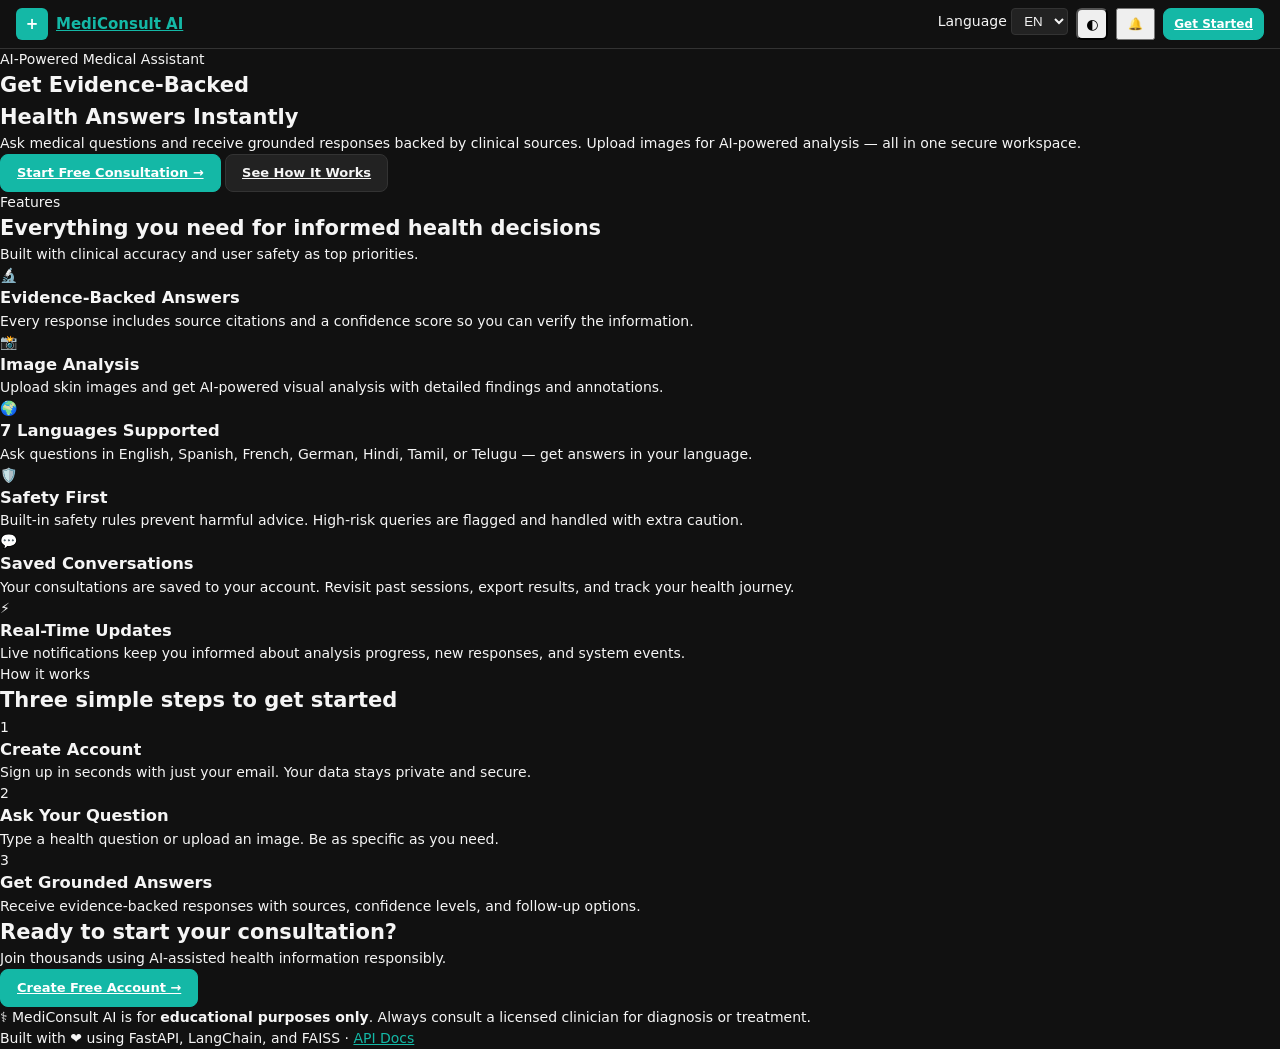
==== web_interface/index.html @ 3e10a83a "Simplify UI/UX - fix bugs and improve user experience - Simplified CSS design system (reduced comple" ====
<!DOCTYPE html>
<html lang="en">
<head>
    <meta charset="UTF-8">
    <meta name="viewport" content="width=device-width, initial-scale=1.0">
    <title>MediConsult AI — Your Intelligent Medical Assistant</title>
    <meta name="description" content="Get evidence-backed medical answers, upload images for AI analysis, and save your consultations securely.">
    <meta name="theme-color" content="#09090b">
    <link rel="preconnect" href="https://fonts.googleapis.com">
    <link rel="preconnect" href="https://fonts.gstatic.com" crossorigin>
    <link href="https://fonts.googleapis.com/css2?family=Manrope:wght@400;500;600;700;800&family=Space+Grotesk:wght@500;600;700&display=swap" rel="stylesheet">
    <link rel="icon" href="data:image/svg+xml,<svg xmlns='http://www.w3.org/2000/svg' viewBox='0 0 64 64'><defs><linearGradient id='g' x1='0' y1='0' x2='1' y2='1'><stop offset='0%25' stop-color='%2314b8a6'/><stop offset='100%25' stop-color='%2306b6d4'/></linearGradient></defs><rect width='64' height='64' rx='16' fill='url(%23g)'/><path d='M18 32h28' stroke='white' stroke-width='5' stroke-linecap='round'/><path d='M32 18v28' stroke='white' stroke-width='5' stroke-linecap='round'/></svg>">
    <link rel="stylesheet" href="css/chat_style.css?v=4">
    <script src="js/config.js" defer></script>
    <script src="js/utils.js" defer></script>
    <script src="js/api.js" defer></script>
    <script src="js/auth.js" defer></script>
    <script src="js/translations.js" defer></script>
    <script src="js/chat_interface.js" defer></script>
</head>
<body data-theme="dark">

<!-- ─── HEADER ─────────────────────────────────── -->
<header class="site-header" id="siteHeader">
    <a href="/" class="brand" id="brandMark">
        <span class="brand-icon">+</span>
        MediConsult AI
    </a>
    <div class="header-actions" id="siteActions">
        <label class="language-pill" for="languageSelect">
            <span data-i18n="languageLabel">Language</span>
            <select id="languageSelect" aria-label="Language">
                <option value="en">EN</option>
                <option value="es">ES</option>
                <option value="fr">FR</option>
                <option value="de">DE</option>
                <option value="hi">HI</option>
                <option value="ta">TA</option>
                <option value="te">TE</option>
            </select>
        </label>
        <button class="btn-icon btn-secondary" id="themeToggle" type="button" aria-label="Toggle theme">◐</button>
        <button class="btn-ghost btn-sm" id="notificationToggle" type="button" aria-label="Notifications">
            🔔<span class="notification-badge" id="notificationBadge" style="display:none">0</span>
        </button>
        <!-- Logged-out state -->
        <a class="btn btn-primary btn-sm" id="headerAuthLink" href="/login.html" data-i18n="staffLogin">Get Started</a>
        <!-- Logged-in state (hidden by default, shown by JS) -->
        <div class="header-user" id="headerUserInfo" hidden>
            <div class="header-avatar" id="userAvatar">MC</div>
            <span id="userName" style="font-size:.8125rem;font-weight:600">User</span>
        </div>
    </div>
</header>

<!-- Notification Panel -->
<aside class="notification-panel" id="notificationPanel" aria-label="Notifications">
    <div class="panel-header">
        <h2 data-i18n="notificationsTitle">Notifications</h2>
        <button class="btn-ghost btn-sm" id="clearNotificationsBtn" type="button">Clear</button>
    </div>
    <div class="notification-list" id="notificationList"></div>
</aside>

<!-- ═══════════════════════════════════════════════ -->
<!-- LANDING PAGE (shown when NOT logged in)         -->
<!-- ═══════════════════════════════════════════════ -->
<main class="landing" id="landingView">

    <!-- Hero -->
    <section class="hero">
        <div class="hero-inner">
            <div class="hero-badge">AI-Powered Medical Assistant</div>
            <h1>Get <span>Evidence-Backed</span><br>Health Answers Instantly</h1>
            <p>Ask medical questions and receive grounded responses backed by clinical sources. Upload images for AI-powered analysis — all in one secure workspace.</p>
            <div class="hero-cta">
                <a href="/login.html" class="btn btn-primary" id="heroPrimaryBtn">Start Free Consultation →</a>
                <a href="#features" class="btn btn-secondary">See How It Works</a>
            </div>
        </div>
    </section>

    <!-- Features -->
    <section class="features" id="features">
        <div class="section-label">
            <span>Features</span>
            <h2>Everything you need for informed health decisions</h2>
            <p>Built with clinical accuracy and user safety as top priorities.</p>
        </div>
        <div class="features-grid">
            <article class="feature-card">
                <div class="feature-icon teal">🔬</div>
                <h3>Evidence-Backed Answers</h3>
                <p>Every response includes source citations and a confidence score so you can verify the information.</p>
            </article>
            <article class="feature-card">
                <div class="feature-icon blue">📸</div>
                <h3>Image Analysis</h3>
                <p>Upload skin images and get AI-powered visual analysis with detailed findings and annotations.</p>
            </article>
            <article class="feature-card">
                <div class="feature-icon purple">🌍</div>
                <h3>7 Languages Supported</h3>
                <p>Ask questions in English, Spanish, French, German, Hindi, Tamil, or Telugu — get answers in your language.</p>
            </article>
            <article class="feature-card">
                <div class="feature-icon amber">🛡️</div>
                <h3>Safety First</h3>
                <p>Built-in safety rules prevent harmful advice. High-risk queries are flagged and handled with extra caution.</p>
            </article>
            <article class="feature-card">
                <div class="feature-icon green">💬</div>
                <h3>Saved Conversations</h3>
                <p>Your consultations are saved to your account. Revisit past sessions, export results, and track your health journey.</p>
            </article>
            <article class="feature-card">
                <div class="feature-icon rose">⚡</div>
                <h3>Real-Time Updates</h3>
                <p>Live notifications keep you informed about analysis progress, new responses, and system events.</p>
            </article>
        </div>
    </section>

    <!-- How It Works -->
    <section class="steps">
        <div class="section-label">
            <span>How it works</span>
            <h2>Three simple steps to get started</h2>
        </div>
        <div class="steps-grid">
            <div class="step-card">
                <div class="step-num">1</div>
                <h3>Create Account</h3>
                <p>Sign up in seconds with just your email. Your data stays private and secure.</p>
            </div>
            <div class="step-card">
                <div class="step-num">2</div>
                <h3>Ask Your Question</h3>
                <p>Type a health question or upload an image. Be as specific as you need.</p>
            </div>
            <div class="step-card">
                <div class="step-num">3</div>
                <h3>Get Grounded Answers</h3>
                <p>Receive evidence-backed responses with sources, confidence levels, and follow-up options.</p>
            </div>
        </div>
    </section>

    <!-- Bottom CTA -->
    <section class="landing-cta">
        <div class="landing-cta-box">
            <h2>Ready to start your consultation?</h2>
            <p>Join thousands using AI-assisted health information responsibly.</p>
            <a href="/login.html" class="btn btn-primary">Create Free Account →</a>
        </div>
    </section>

    <footer class="landing-footer">
        <p>⚕️ MediConsult AI is for <strong>educational purposes only</strong>. Always consult a licensed clinician for diagnosis or treatment.</p>
        <p>Built with ❤️ using FastAPI, LangChain, and FAISS · <a href="/docs" target="_blank">API Docs</a></p>
    </footer>
</main>

<!-- ═══════════════════════════════════════════════ -->
<!-- CHAT WORKSPACE (shown when logged in)           -->
<!-- ═══════════════════════════════════════════════ -->
<main id="appView" hidden>
    <div class="app-layout" id="workspace">

        <!-- Sidebar -->
        <aside class="app-sidebar">
            <div class="sidebar-top">
                <button class="btn btn-primary btn-sm" id="newChatBtn" type="button" style="width:100%" data-i18n="newSession">+ New Chat</button>
                <input id="sessionSearchInput" class="sidebar-search" type="search" placeholder="Search chats…" aria-label="Search">
            </div>
            <div class="session-list" id="chatHistory"></div>
            <div class="sidebar-bottom">
                <a class="btn-ghost btn-sm" id="sidebarAccountLink" href="/login.html">Account</a>
                <button class="btn-ghost btn-sm" id="logoutBtn" type="button" data-i18n="resetDemo">Sign out</button>
                <button class="btn-ghost btn-sm" id="refreshSessionsBtn" type="button" data-i18n="refresh" style="margin-left:auto">↻</button>
            </div>
        </aside>

        <!-- Chat Area -->
        <section class="chat-area">
            <div class="chat-top">
                <div style="display:flex;align-items:center;gap:.75rem;min-width:0">
                    <span class="chat-title" id="activeSessionTitle" data-i18n="workspaceDefaultTitle">New conversation</span>
                    <span id="activeSessionTimestamp" style="font-size:.75rem;color:var(--text3);white-space:nowrap"></span>
                </div>
                <div class="chat-top-actions">
                    <div class="service-tabs" id="serviceTabs" role="tablist">
                        <button class="service-tab is-active" type="button" data-service="chat" aria-selected="true">💬 Chat</button>
                        <button class="service-tab" type="button" data-service="vision" aria-selected="false">📸 Image</button>
                        <button class="service-tab" type="button" data-service="history" aria-selected="false">📂 History</button>
                    </div>
                    <button class="btn btn-secondary btn-sm" id="exportChatBtn" type="button" data-i18n="exportSession">Export</button>
                </div>
            </div>

            <p class="service-hint" id="serviceHint" style="padding:0 1.25rem;margin:0"></p>

            <!-- Vision panel -->
            <section class="service-panel" id="visionPanel" hidden>
                <div class="service-panel__header">
                    <p class="eyebrow">Vision workflow</p>
                    <h3>Upload a skin image to analyze</h3>
                    <p class="service-panel__subtitle">Upload an image and run AI analysis. Results are saved to your active session.</p>
                </div>
                <div class="service-panel__grid">
                    <article class="rail-card"><strong>Step 1</strong><p>Select JPG/PNG/WEBP under 5 MB</p></article>
                    <article class="rail-card"><strong>Step 2</strong><p>Run analysis to detect visual signals</p></article>
                    <article class="rail-card"><strong>Step 3</strong><p>Switch to Chat for follow-ups</p></article>
                </div>
            </section>

            <!-- History panel -->
            <section class="service-panel" id="historyPanel" hidden>
                <div class="service-panel__header">
                    <p class="eyebrow">Session history</p>
                    <h3>Browse past conversations</h3>
                    <p class="service-panel__subtitle">Select a session from the sidebar to load it.</p>
                </div>
            </section>

            <!-- Messages -->
            <div class="messages-area" id="messagesArea" aria-live="polite">
                <div class="welcome-card" id="welcomeScreen">
                    <div class="welcome-card__header">
                        <span class="eyebrow" data-i18n="welcomeEyebrow">Clinical workspace</span>
                        <h3 data-i18n="welcomeTitle">What can I help you with today?</h3>
                        <p data-i18n="welcomeSubtitle">Choose a quick prompt below or type your own health question.</p>
                    </div>
                    <div class="prompt-grid" id="quickPromptGrid"></div>
                    <div class="trust-checklist">
                        <article>
                            <strong data-i18n="checkOneTitle">📄 Source Citations</strong>
                            <p data-i18n="checkOneBody">Answers include evidence snippets and confidence scores.</p>
                        </article>
                        <article>
                            <strong data-i18n="checkTwoTitle">🛡️ Safety Rules</strong>
                            <p data-i18n="checkTwoBody">High-risk queries are flagged and handled carefully.</p>
                        </article>
                        <article>
                            <strong data-i18n="checkThreeTitle">💾 Auto-Save</strong>
                            <p data-i18n="checkThreeBody">Conversations save automatically to your account.</p>
                        </article>
                    </div>
                </div>
            </div>

            <!-- Composer -->
            <div class="composer" id="composerArea">
                <div class="image-preview" id="imagePreviewWrapper" hidden aria-live="polite">
                    <img id="imagePreview" alt="Selected image for analysis">
                    <div class="image-preview__meta">
                        <p id="imagePreviewName">Image selected</p>
                        <span id="imagePreviewSize">0 MB</span>
                    </div>
                    <div class="image-preview__actions">
                        <button class="btn btn-secondary btn-sm" id="analyzeImageBtn" type="button" data-i18n="analyzeImage" aria-describedby="analyzeHint">Analyze</button>
                        <button class="btn-ghost btn-sm" id="removeImageBtn" type="button" data-i18n="removeImage">Remove</button>
                    </div>
                </div>
                <div class="composer-shell" id="composerShell" role="form" aria-label="Message composer">
                    <label class="upload-trigger" for="imageInput" aria-label="Upload image for analysis">
                        <span aria-hidden="true">📎</span>
                        <span class="sr-only">Attach image</span>
                    </label>
                    <input id="imageInput" type="file" accept="image/jpeg,image/png,image/jpg,image/webp" hidden aria-describedby="fileHint">
                    <span id="fileHint" class="sr-only">Supported formats: JPG, PNG, WEBP. Maximum size: 5MB.</span>
                    <textarea id="userInput" rows="1" placeholder="Ask a health question…" aria-label="Your message" aria-describedby="composerNote"></textarea>
                    <button class="btn btn-primary btn-sm" id="sendBtn" type="button" data-i18n="send" aria-label="Send message (Enter)">Send</button>
                    <button class="btn btn-primary btn-sm" id="visionAnalyzeBtn" type="button" aria-label="Analyze uploaded image">Analyze</button>
                </div>
                <p class="composer-note" id="composerNote" data-i18n="composerNote">For educational purposes only. Always consult a licensed clinician.</p>
            </div>
        </section>
    </div>
</main>

<!-- Hidden elements for JS compatibility -->
<div id="opsSnapshot" hidden></div>
<div id="authModeBadge" hidden></div>
<div id="workspaceHealthBadge" hidden></div>
<span id="userEmail" hidden></span>
<div id="clearSessionSearchBtn" hidden></div>

<div class="toast-stack" id="toastStack" aria-live="polite"></div>
</body>
</html>
---- web_interface/css/chat_style.css ----
/* MediConsult AI — Simplified Design System */

:root {
  --font: system-ui, sans-serif;
  --bg: #fafafa; --bg2: #fff; --text: #1a1a1a; --text2: #666;
  --accent: #0d9488; --success: #16a34a; --danger: #ea580c;
  --border: #e5e5e5; --card: #fff;
  --shadow: 0 1px 3px rgba(0,0,0,0.1);
  --radius: 8px;
}

body[data-theme='dark'] {
  --bg: #111; --bg2: #1a1a1a; --text: #f5f5f5; --text2: #999;
  --accent: #14b8a6; --success: #22c55e; --danger: #f97316;
  --border: #333; --card: #222;
  --shadow: 0 1px 3px rgba(0,0,0,0.3);
}

* { box-sizing: border-box; margin: 0; padding: 0; }
body { font-family: var(--font); font-size: 14px; line-height: 1.5; background: var(--bg); color: var(--text); min-height: 100vh; }
button, input, textarea { font: inherit; }
button { cursor: pointer; }
a { color: var(--accent); }

/* ── Buttons ───────────────────────────────────── */
.btn { display: inline-flex; align-items: center; gap: 6px; padding: 8px 16px; border-radius: var(--radius); font-weight: 600; font-size: 13px; border: 1px solid var(--border); background: var(--card); color: var(--text); transition: all 150ms; }
.btn:hover { background: var(--bg); }
.btn-primary { background: var(--accent); color: #fff; border-color: var(--accent); }
.btn-primary:hover { opacity: 0.9; }
.btn-sm { padding: 5px 10px; font-size: 12px; }
.btn-icon { width: 32px; height: 32px; padding: 0; border-radius: 6px; display: grid; place-items: center; }
.btn-danger { background: rgba(239,68,68,0.1); color: #ef4444; border-color: rgba(239,68,68,0.2); }

/* ── Header ────────────────────────────────────── */
.site-header { position: sticky; top: 0; z-index: 50; display: flex; align-items: center; justify-content: space-between; padding: 8px 16px; background: var(--bg); border-bottom: 1px solid var(--border); }
.brand { display: flex; align-items: center; gap: 8px; font-weight: 700; font-size: 15px; }
.brand-icon { width: 32px; height: 32px; border-radius: 6px; background: var(--accent); display: grid; place-items: center; color: #fff; font-weight: 700; }
.header-actions { display: flex; gap: 8px; }
.language-pill select { background: var(--card); border: 1px solid var(--border); color: var(--text); padding: 4px 8px; border-radius: 4px; }

/* ── App Layout ─────────────────────────────────── */
.app-layout { display: grid; grid-template-columns: 260px 1fr; height: calc(100vh - 49px); }
.app-sidebar { border-right: 1px solid var(--border); display: flex; flex-direction: column; overflow: hidden; }
.sidebar-top { padding: 8px; border-bottom: 1px solid var(--border); }
.sidebar-search { width: 100%; padding: 8px 12px; border-radius: var(--radius); border: 1px solid var(--border); background: var(--card); color: var(--text); font-size: 13px; }
.sidebar-search:focus { outline: none; border-color: var(--accent); }
.session-list { flex: 1; overflow-y: auto; padding: 8px; display: flex; flex-direction: column; gap: 4px; }
.session-item { padding: 10px 12px; border-radius: var(--radius); cursor: pointer; transition: background 150ms; display: flex; flex-direction: column; gap: 2px; position: relative; }
.session-item:hover { background: var(--bg); }
.session-item.is-active { background: var(--bg); border-left: 2px solid var(--accent); }
.session-item__title { font-weight: 600; font-size: 13px; white-space: nowrap; overflow: hidden; text-overflow: ellipsis; }
.session-item__snippet { color: var(--text2); font-size: 12px; display: -webkit-box; -webkit-box-orient: vertical; -webkit-line-clamp: 1; overflow: hidden; }
.session-item__delete { position: absolute; top: 8px; right: 8px; width: 24px; height: 24px; border-radius: 4px; display: grid; place-items: center; opacity: 0; transition: opacity 150ms; color: var(--text2); background: transparent; border: none; font-size: 14px; }
.session-item:hover .session-item__delete { opacity: 1; }
.session-item__delete:hover { background: rgba(249,115,22,0.1); color: var(--danger); }
.sidebar-bottom { padding: 8px; border-top: 1px solid var(--border); display: flex; gap: 8px; flex-wrap: wrap; }

/* ── Chat Area ─────────────────────────────────── */
.chat-area { display: flex; flex-direction: column; overflow: hidden; }
.chat-top { padding: 10px 16px; border-bottom: 1px solid var(--border); display: flex; align-items: center; justify-content: space-between; }
.chat-title { font-weight: 600; font-size: 14px; }
.messages-area { flex: 1; overflow-y: auto; padding: 16px; display: flex; flex-direction: column; gap: 12px; }

/* ── Welcome Screen ────────────────────────────── */
.welcome-card { display: flex; flex-direction: column; align-items: center; justify-content: center; text-align: center; padding: 48px 24px; flex: 1; }
.welcome-card h3 { font-size: 20px; margin-bottom: 8px; }
.welcome-card p { color: var(--text2); margin-bottom: 24px; }
.prompt-grid { display: grid; grid-template-columns: repeat(2, 1fr); gap: 8px; width: 100%; max-width: 400px; }
.prompt-button { text-align: left; padding: 12px 16px; border-radius: var(--radius); border: 1px solid var(--border); background: var(--card); color: var(--text); font-size: 13px; cursor: pointer; transition: all 150ms; line-height: 1.4; }
.prompt-button:hover { border-color: var(--accent); background: var(--bg); }
.trust-checklist { display: grid; grid-template-columns: repeat(3, 1fr); gap: 8px; width: 100%; max-width: 400px; margin-top: 24px; }
.trust-checklist article { padding: 12px; border-radius: var(--radius); background: var(--card); border: 1px solid var(--border); text-align: left; }
.trust-checklist strong { display: block; font-size: 13px; margin-bottom: 4px; }
.trust-checklist p { margin: 0; font-size: 12px; color: var(--text2); }

/* ── Chat Messages ─────────────────────────────── */
.chat-message { display: flex; flex-direction: column; gap: 4px; }
.chat-message--user { align-items: flex-end; }
.chat-message--assistant { align-items: flex-start; }
.chat-message__bubble { padding: 12px 16px; max-width: 520px; border-radius: 12px; font-size: 14px; line-height: 1.6; border: 1px solid var(--border); }
.chat-message--user .chat-message__bubble { background: var(--card); }
.chat-message--assistant .chat-message__bubble { background: rgba(20,184,166,0.06); }
.chat-message__header { display: flex; align-items: center; justify-content: space-between; gap: 12px; margin-bottom: 4px; }
.chat-message__title { font-weight: 600; font-size: 12px; }
.chat-message__time { font-size: 11px; color: var(--text2); }
.message-body { color: var(--text2); font-size: 13px; line-height: 1.7; }
.message-body p:first-child { margin-top: 0; }
.message-body p:last-child { margin-bottom: 0; }
.message-body a { color: var(--accent); text-decoration: underline; }
.message-body code { padding: 2px 4px; border-radius: 4px; background: var(--bg); font-size: 0.9em; }

.chat-message__image { margin-top: 8px; border-radius: 8px; overflow: hidden; border: 1px solid var(--border); max-width: 300px; }
.confidence-high, .confidence-medium, .confidence-low { display: inline-flex; padding: 3px 8px; border-radius: 999px; font-size: 11px; font-weight: 600; }
.confidence-high { background: rgba(34,197,94,0.1); color: var(--success); }
.confidence-medium { background: rgba(245,158,11,0.1); color: #d97706; }
.confidence-low { background: rgba(249,115,22,0.1); color: var(--danger); }

.typing-indicator { display: inline-flex; gap: 4px; padding: 4px 0; }
.typing-indicator span { width: 6px; height: 6px; border-radius: 50%; background: var(--accent); animation: bounce 1.4s infinite; }
.typing-indicator span:nth-child(2) { animation-delay: 0.15s; }
.typing-indicator span:nth-child(3) { animation-delay: 0.3s; }
@keyframes bounce { 0%, 80%, 100% { opacity: 0.25; } 40% { opacity: 1; } }

/* ── Composer ──────────────────────────────────── */
.composer { padding: 12px 16px; border-top: 1px solid var(--border); background: var(--bg); }
.composer-shell { display: flex; align-items: end; gap: 8px; padding: 8px; border: 1px solid var(--border); border-radius: 12px; background: var(--card); transition: border-color 150ms; }
.composer-shell:focus-within { border-color: var(--accent); }
.composer-shell textarea { flex: 1; min-height: 20px; max-height: 120px; border: none; background: transparent; color: var(--text); resize: none; font-size: 14px; padding: 4px 8px; line-height: 1.5; }
.composer-shell textarea::placeholder { color: var(--text2); }
.upload-trigger { padding: 6px 12px; border-radius: 6px; border: 1px solid var(--border); background: transparent; color: var(--text2); font-size: 12px; font-weight: 600; cursor: pointer; transition: all 150ms; }
.upload-trigger:hover { background: var(--bg); color: var(--text); }
.composer-note { margin: 4px 0 0; color: var(--text2); font-size: 11px; text-align: center; }
.image-preview { display: flex; align-items: center; gap: 12px; padding: 8px 12px; border: 1px solid var(--border); border-radius: var(--radius); background: var(--card); }
.image-preview img { width: 48px; height: 48px; object-fit: cover; border-radius: 6px; }
.image-preview__meta { flex: 1; }
.image-preview__meta p { margin: 0; font-weight: 600; font-size: 13px; }
.image-preview__meta span { font-size: 12px; color: var(--text2); }

/* ── Service tabs ─────────────────────────────── */
.service-tabs { display: flex; gap: 4px; padding: 4px; border-radius: var(--radius); background: var(--card); border: 1px solid var(--border); }
.service-tab { padding: 6px 12px; border: none; border-radius: 6px; background: transparent; color: var(--text2); font-weight: 600; font-size: 12px; cursor: pointer; transition: all 150ms; }
.service-tab:hover { color: var(--text); }
.service-tab.is-active { background: var(--bg); color: var(--text); }
.service-tab:disabled { opacity: 0.4; cursor: not-allowed; }

body[data-service='vision'] #sendBtn { display: none; }
body[data-service='vision'] #visionAnalyzeBtn { display: inline-flex; }
body[data-service='vision'] #userInput { display: none; }
body[data-service='history'] .messages-area, body[data-service='history'] .composer { display: none; }

/* ── Toast ─────────────────────────────────────── */
.toast-stack { position: fixed; right: 16px; bottom: 16px; display: flex; flex-direction: column; gap: 8px; z-index: 100; }
.toast { min-width: 240px; max-width: 320px; padding: 12px 16px; border-radius: var(--radius); border: 1px solid var(--border); background: var(--bg2); box-shadow: var(--shadow); display: flex; align-items: flex-start; gap: 8px; }
.toast--success { border-left: 3px solid var(--success); }
.toast--warning { border-left: 3px solid var(--danger); }
.toast strong { display: block; font-size: 13px; margin-bottom: 2px; }
.toast span { color: var(--text2); font-size: 12px; }
.toast-close { background: none; border: none; color: var(--text2); font-size: 16px; cursor: pointer; padding: 0 4px; }
.toast-close:hover { color: var(--text); }

/* ── Notification ──────────────────────────────── */
.notification-panel { position: fixed; top: 57px; right: 16px; width: min(320px, calc(100vw - 32px)); max-height: 70vh; padding: 12px; border: 1px solid var(--border); border-radius: var(--radius); background: var(--bg2); box-shadow: var(--shadow); opacity: 0; pointer-events: none; transition: opacity 200ms; z-index: 60; }
.notification-panel.is-visible { opacity: 1; pointer-events: auto; }
.panel-header { display: flex; justify-content: space-between; align-items: center; margin-bottom: 8px; }
.panel-header h2 { font-size: 14px; }
.notification-list { display: flex; flex-direction: column; gap: 8px; max-height: 50vh; overflow-y: auto; }
.notification-item { padding: 10px; border-radius: var(--radius); border: 1px solid var(--border); background: var(--card); }
.notification-item strong { display: block; font-size: 13px; margin-bottom: 2px; }
.notification-item p { margin: 0; font-size: 12px; color: var(--text2); }
.notification-badge { min-width: 16px; height: 16px; border-radius: 999px; display: inline-grid; place-items: center; padding: 0 4px; background: var(--danger); color: #fff; font-size: 10px; font-weight: 700; margin-left: 4px; }

/* ── Empty State ───────────────────────────────── */
.empty-state { padding: 24px; text-align: center; color: var(--text2); font-size: 13px; }

/* ── Login Page ────────────────────────────────── */
.login-page { display: grid; place-items: center; min-height: 100vh; padding: 24px; }
.login-card { width: min(100%, 360px); padding: 24px; border-radius: var(--radius); background: var(--card); border: 1px solid var(--border); }
.login-card h1 { margin: 0 0 4px; font-size: 20px; }
.login-card > p { color: var(--text2); font-size: 13px; margin: 0 0 16px; }
.auth-form { display: flex; flex-direction: column; gap: 8px; }
.auth-form input { width: 100%; padding: 10px 12px; border-radius: var(--radius); border: 1px solid var(--border); background: var(--card); color: var(--text); font-size: 14px; }
.auth-form input:focus { outline: none; border-color: var(--accent); }
.auth-row { display: grid; grid-template-columns: 1fr 1fr; gap: 8px; }
.login-actions { display: flex; gap: 8px; margin-top: 12px; }
.login-status { color: var(--text2); font-size: 12px; margin-top: 8px; }

/* ── Hidden elements for compat ────────────────── */
.workspace-main__header, .workspace-rail { display: none; }

/* ── Screen Reader ──────────────────────────────── */
.sr-only { position: absolute; width: 1px; height: 1px; padding: 0; margin: -1px; overflow: hidden; clip: rect(0,0,0,0); white-space: nowrap; border: 0; }

/* ── Responsive ────────────────────────────────── */
@media (max-width: 768px) {
  .app-layout { grid-template-columns: 1fr; }
  .app-sidebar { display: none; }
  .prompt-grid { grid-template-columns: 1fr; }
  .trust-checklist { grid-template-columns: 1fr; }
  .toast-stack { right: 8px; bottom: 8px; left: 8px; }
  .toast { max-width: 100%; }
  .notification-panel { right: 8px; left: 8px; width: auto; }
}

/* ── Touch-friendly ─────────────────────────────── */
@media (pointer: coarse) {
  .btn { min-height: 44px; }
  .session-item__delete { opacity: 1; }
  .prompt-button { min-height: 48px; }
}

/* ── Accessibility ──────────────────────────────── */
:focus-visible { outline: 2px solid var(--accent); outline-offset: 2px; }
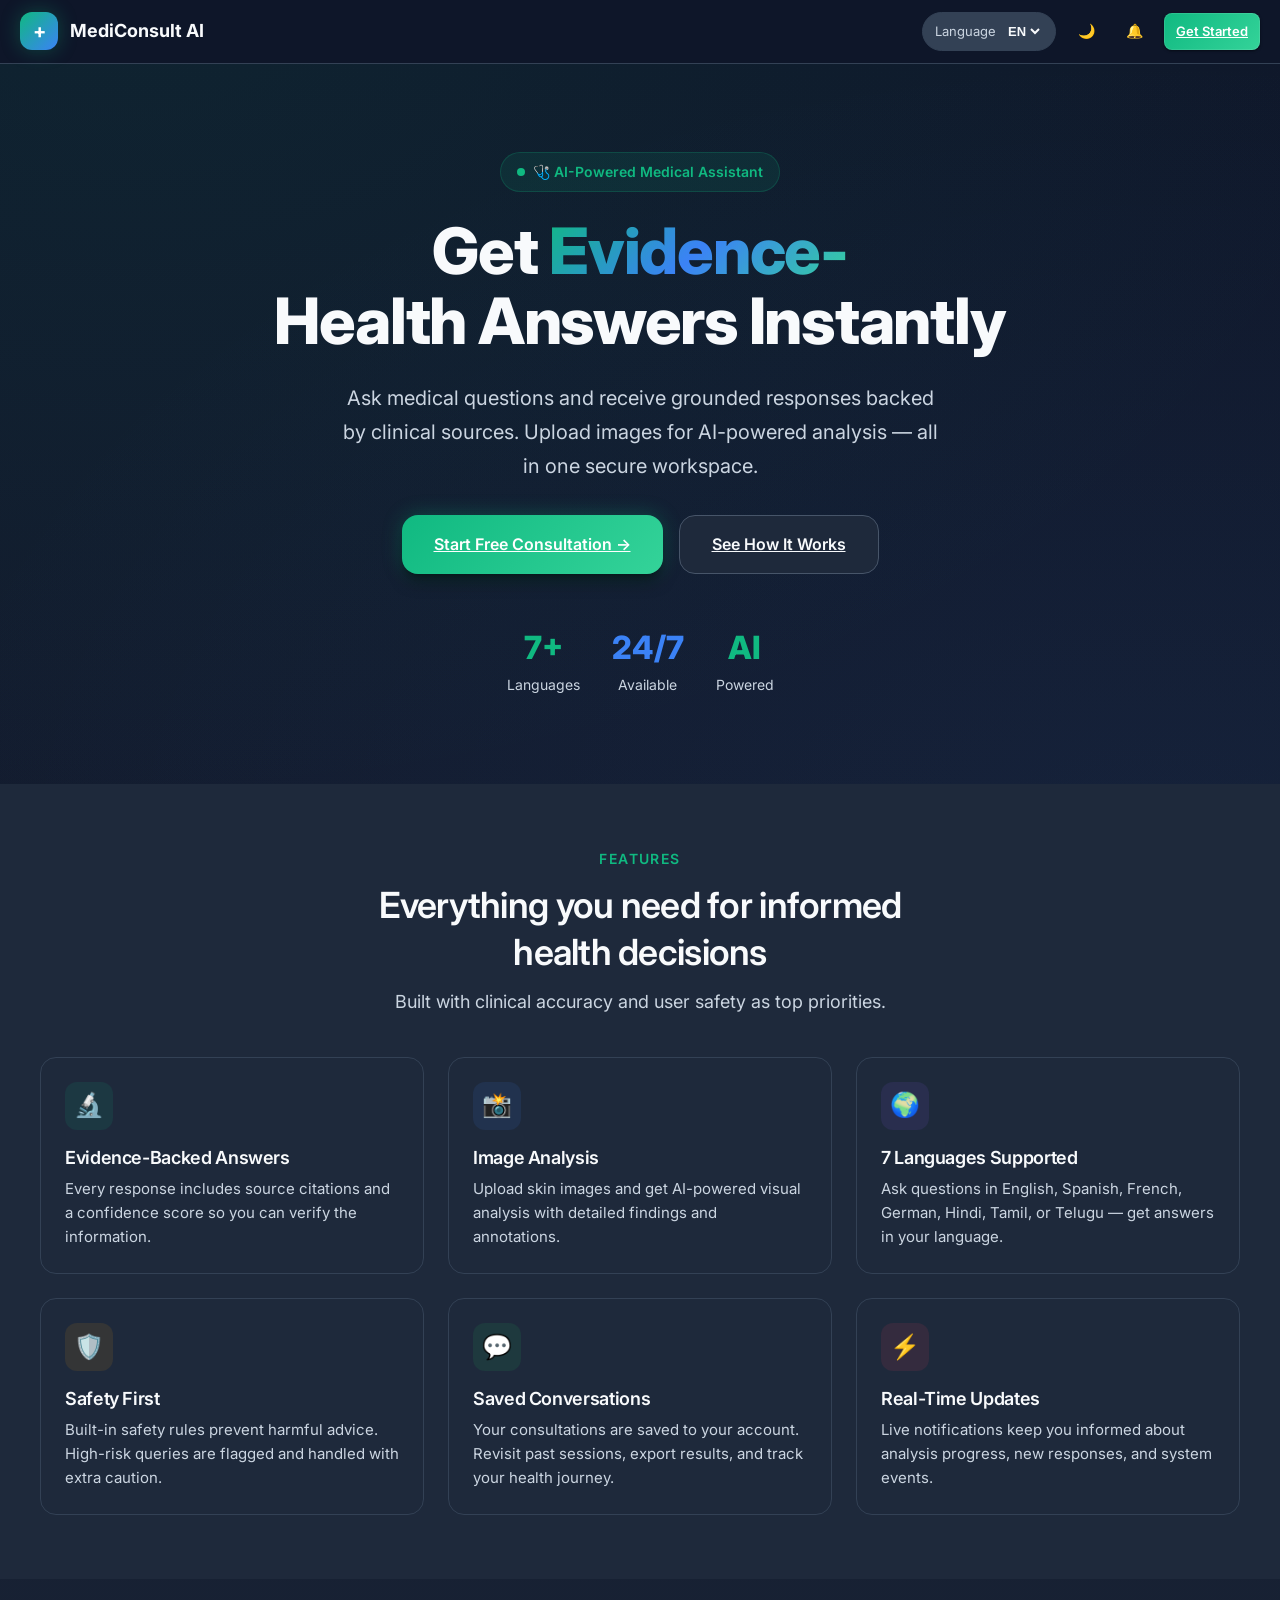
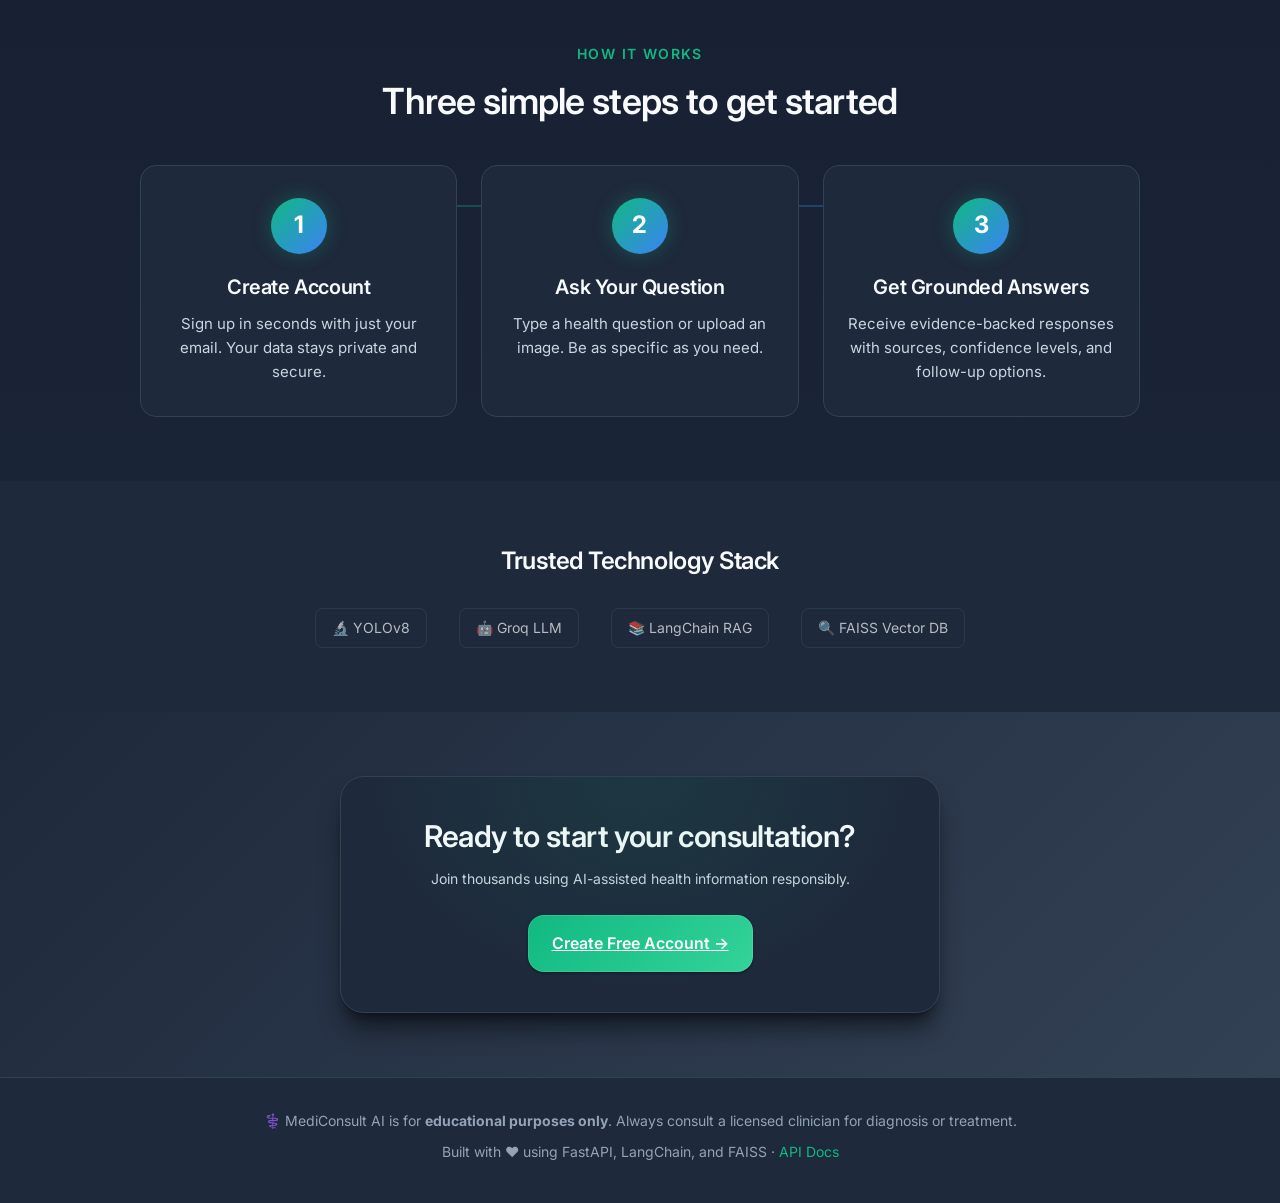
==== commit fc8d6de2: "feat: enhance UI with modern medical design system - Add enhanced_style.css with professional medica" ====
--- a/web_interface/index.html
+++ b/web_interface/index.html
@@ -5,17 +5,18 @@
     <meta name="viewport" content="width=device-width, initial-scale=1.0">
     <title>MediConsult AI — Your Intelligent Medical Assistant</title>
     <meta name="description" content="Get evidence-backed medical answers, upload images for AI analysis, and save your consultations securely.">
-    <meta name="theme-color" content="#09090b">
+    <meta name="theme-color" content="#0f172a">
     <link rel="preconnect" href="https://fonts.googleapis.com">
     <link rel="preconnect" href="https://fonts.gstatic.com" crossorigin>
-    <link href="https://fonts.googleapis.com/css2?family=Manrope:wght@400;500;600;700;800&family=Space+Grotesk:wght@500;600;700&display=swap" rel="stylesheet">
-    <link rel="icon" href="data:image/svg+xml,<svg xmlns='http://www.w3.org/2000/svg' viewBox='0 0 64 64'><defs><linearGradient id='g' x1='0' y1='0' x2='1' y2='1'><stop offset='0%25' stop-color='%2314b8a6'/><stop offset='100%25' stop-color='%2306b6d4'/></linearGradient></defs><rect width='64' height='64' rx='16' fill='url(%23g)'/><path d='M18 32h28' stroke='white' stroke-width='5' stroke-linecap='round'/><path d='M32 18v28' stroke='white' stroke-width='5' stroke-linecap='round'/></svg>">
-    <link rel="stylesheet" href="css/chat_style.css?v=4">
+    <link href="https://fonts.googleapis.com/css2?family=Inter:wght@400;500;600;700;800&family=JetBrains+Mono:wght@400;500&display=swap" rel="stylesheet">
+    <link rel="icon" href="data:image/svg+xml,<svg xmlns='http://www.w3.org/2000/svg' viewBox='0 0 64 64'><defs><linearGradient id='g' x1='0' y1='0' x2='1' y2='1'><stop offset='0%25' stop-color='%2310b981'/><stop offset='100%25' stop-color='%233b82f6'/></linearGradient></defs><rect width='64' height='64' rx='16' fill='url(%23g)'/><path d='M18 32h28' stroke='white' stroke-width='5' stroke-linecap='round'/><path d='M32 18v28' stroke='white' stroke-width='5' stroke-linecap='round'/></svg>">
+    <link rel="stylesheet" href="css/enhanced_style.css">
     <script src="js/config.js" defer></script>
     <script src="js/utils.js" defer></script>
     <script src="js/api.js" defer></script>
     <script src="js/auth.js" defer></script>
     <script src="js/translations.js" defer></script>
+    <script src="js/enhanced_animations.js" defer></script>
     <script src="js/chat_interface.js" defer></script>
 </head>
 <body data-theme="dark">
@@ -24,7 +25,7 @@
 <header class="site-header" id="siteHeader">
     <a href="/" class="brand" id="brandMark">
         <span class="brand-icon">+</span>
-        MediConsult AI
+        <span>MediConsult AI</span>
     </a>
     <div class="header-actions" id="siteActions">
         <label class="language-pill" for="languageSelect">
@@ -39,8 +40,10 @@
                 <option value="te">TE</option>
             </select>
         </label>
-        <button class="btn-icon btn-secondary" id="themeToggle" type="button" aria-label="Toggle theme">◐</button>
-        <button class="btn-ghost btn-sm" id="notificationToggle" type="button" aria-label="Notifications">
+        <button class="btn btn-icon btn-ghost" id="themeToggle" type="button" aria-label="Toggle theme" title="Toggle theme">
+            <span id="themeIcon">🌙</span>
+        </button>
+        <button class="btn btn-icon btn-ghost" id="notificationToggle" type="button" aria-label="Notifications" title="Notifications">
             🔔<span class="notification-badge" id="notificationBadge" style="display:none">0</span>
         </button>
         <!-- Logged-out state -->
@@ -57,7 +60,7 @@
 <aside class="notification-panel" id="notificationPanel" aria-label="Notifications">
     <div class="panel-header">
         <h2 data-i18n="notificationsTitle">Notifications</h2>
-        <button class="btn-ghost btn-sm" id="clearNotificationsBtn" type="button">Clear</button>
+        <button class="btn btn-ghost btn-sm" id="clearNotificationsBtn" type="button">Clear</button>
     </div>
     <div class="notification-list" id="notificationList"></div>
 </aside>
@@ -70,12 +73,28 @@
     <!-- Hero -->
     <section class="hero">
         <div class="hero-inner">
-            <div class="hero-badge">AI-Powered Medical Assistant</div>
+            <div class="hero-badge">🩺 AI-Powered Medical Assistant</div>
             <h1>Get <span>Evidence-Backed</span><br>Health Answers Instantly</h1>
             <p>Ask medical questions and receive grounded responses backed by clinical sources. Upload images for AI-powered analysis — all in one secure workspace.</p>
             <div class="hero-cta">
-                <a href="/login.html" class="btn btn-primary" id="heroPrimaryBtn">Start Free Consultation →</a>
-                <a href="#features" class="btn btn-secondary">See How It Works</a>
+                <a href="/login.html" class="btn btn-primary btn-lg" id="heroPrimaryBtn">Start Free Consultation →</a>
+                <a href="#features" class="btn btn-secondary btn-lg">See How It Works</a>
+            </div>
+            
+            <!-- Hero Stats -->
+            <div class="hero-stats" style="display: flex; gap: 2rem; justify-content: center; margin-top: 3rem; flex-wrap: wrap;">
+                <div style="text-align: center;">
+                    <div style="font-size: 2rem; font-weight: 800; color: var(--accent-primary);">7+</div>
+                    <div style="font-size: 0.875rem; color: var(--text-secondary);">Languages</div>
+                </div>
+                <div style="text-align: center;">
+                    <div style="font-size: 2rem; font-weight: 800; color: var(--blue-500);">24/7</div>
+                    <div style="font-size: 0.875rem; color: var(--text-secondary);">Available</div>
+                </div>
+                <div style="text-align: center;">
+                    <div style="font-size: 2rem; font-weight: 800; color: var(--accent-primary);">AI</div>
+                    <div style="font-size: 0.875rem; color: var(--text-secondary);">Powered</div>
+                </div>
             </div>
         </div>
     </section>
@@ -146,12 +165,25 @@
         </div>
     </section>
 
+    <!-- Trust Indicators -->
+    <section style="padding: 4rem 1.5rem; background: var(--bg-secondary);">
+        <div style="max-width: 800px; margin: 0 auto; text-align: center;">
+            <h3 style="font-size: 1.5rem; margin-bottom: 2rem; color: var(--text-primary);">Trusted Technology Stack</h3>
+            <div style="display: flex; gap: 2rem; justify-content: center; flex-wrap: wrap; opacity: 0.7;">
+                <span style="padding: 0.5rem 1rem; background: var(--bg-elevated); border-radius: var(--radius-md); border: 1px solid var(--border-subtle);">🔬 YOLOv8</span>
+                <span style="padding: 0.5rem 1rem; background: var(--bg-elevated); border-radius: var(--radius-md); border: 1px solid var(--border-subtle);">🤖 Groq LLM</span>
+                <span style="padding: 0.5rem 1rem; background: var(--bg-elevated); border-radius: var(--radius-md); border: 1px solid var(--border-subtle);">📚 LangChain RAG</span>
+                <span style="padding: 0.5rem 1rem; background: var(--bg-elevated); border-radius: var(--radius-md); border: 1px solid var(--border-subtle);">🔍 FAISS Vector DB</span>
+            </div>
+        </div>
+    </section>
+
     <!-- Bottom CTA -->
     <section class="landing-cta">
         <div class="landing-cta-box">
             <h2>Ready to start your consultation?</h2>
             <p>Join thousands using AI-assisted health information responsibly.</p>
-            <a href="/login.html" class="btn btn-primary">Create Free Account →</a>
+            <a href="/login.html" class="btn btn-primary btn-lg">Create Free Account →</a>
         </div>
     </section>
 
@@ -175,9 +207,9 @@
             </div>
             <div class="session-list" id="chatHistory"></div>
             <div class="sidebar-bottom">
-                <a class="btn-ghost btn-sm" id="sidebarAccountLink" href="/login.html">Account</a>
-                <button class="btn-ghost btn-sm" id="logoutBtn" type="button" data-i18n="resetDemo">Sign out</button>
-                <button class="btn-ghost btn-sm" id="refreshSessionsBtn" type="button" data-i18n="refresh" style="margin-left:auto">↻</button>
+                <a class="btn btn-ghost btn-sm" id="sidebarAccountLink" href="/login.html">Account</a>
+                <button class="btn btn-ghost btn-sm" id="logoutBtn" type="button" data-i18n="resetDemo">Sign out</button>
+                <button class="btn btn-ghost btn-sm" id="refreshSessionsBtn" type="button" data-i18n="refresh" style="margin-left:auto">↻</button>
             </div>
         </aside>
 
@@ -186,7 +218,7 @@
             <div class="chat-top">
                 <div style="display:flex;align-items:center;gap:.75rem;min-width:0">
                     <span class="chat-title" id="activeSessionTitle" data-i18n="workspaceDefaultTitle">New conversation</span>
-                    <span id="activeSessionTimestamp" style="font-size:.75rem;color:var(--text3);white-space:nowrap"></span>
+                    <span id="activeSessionTimestamp" style="font-size:.75rem;color:var(--text-tertiary);white-space:nowrap"></span>
                 </div>
                 <div class="chat-top-actions">
                     <div class="service-tabs" id="serviceTabs" role="tablist">
@@ -208,9 +240,21 @@
                     <p class="service-panel__subtitle">Upload an image and run AI analysis. Results are saved to your active session.</p>
                 </div>
                 <div class="service-panel__grid">
-                    <article class="rail-card"><strong>Step 1</strong><p>Select JPG/PNG/WEBP under 5 MB</p></article>
-                    <article class="rail-card"><strong>Step 2</strong><p>Run analysis to detect visual signals</p></article>
-                    <article class="rail-card"><strong>Step 3</strong><p>Switch to Chat for follow-ups</p></article>
+                    <article class="rail-card">
+                        <div style="font-size: 2rem; margin-bottom: 0.5rem;">📁</div>
+                        <strong>Step 1</strong>
+                        <p>Select JPG/PNG/WEBP under 5 MB</p>
+                    </article>
+                    <article class="rail-card">
+                        <div style="font-size: 2rem; margin-bottom: 0.5rem;">🔍</div>
+                        <strong>Step 2</strong>
+                        <p>Run analysis to detect visual signals</p>
+                    </article>
+                    <article class="rail-card">
+                        <div style="font-size: 2rem; margin-bottom: 0.5rem;">💬</div>
+                        <strong>Step 3</strong>
+                        <p>Switch to Chat for follow-ups</p>
+                    </article>
                 </div>
             </section>
 
@@ -259,11 +303,11 @@
                     </div>
                     <div class="image-preview__actions">
                         <button class="btn btn-secondary btn-sm" id="analyzeImageBtn" type="button" data-i18n="analyzeImage" aria-describedby="analyzeHint">Analyze</button>
-                        <button class="btn-ghost btn-sm" id="removeImageBtn" type="button" data-i18n="removeImage">Remove</button>
+                        <button class="btn btn-ghost btn-sm" id="removeImageBtn" type="button" data-i18n="removeImage">Remove</button>
                     </div>
                 </div>
                 <div class="composer-shell" id="composerShell" role="form" aria-label="Message composer">
-                    <label class="upload-trigger" for="imageInput" aria-label="Upload image for analysis">
+                    <label class="upload-trigger" for="imageInput" aria-label="Upload image for analysis" title="Upload image">
                         <span aria-hidden="true">📎</span>
                         <span class="sr-only">Attach image</span>
                     </label>
--- a/web_interface/css/enhanced_style.css
+++ b/web_interface/css/enhanced_style.css
@@ -0,0 +1,2113 @@
+/* ============================================
+   MEDI BOT - ENHANCED MODERN UI
+   Professional Medical Aesthetic Design
+   ============================================ */
+
+/* CSS Reset & Base */
+*, *::before, *::after {
+  margin: 0;
+  padding: 0;
+  box-sizing: border-box;
+}
+
+:root {
+  /* Primary Medical Palette */
+  --primary-50: #ecfdf5;
+  --primary-100: #d1fae5;
+  --primary-200: #a7f3d0;
+  --primary-300: #6ee7b7;
+  --primary-400: #34d399;
+  --primary-500: #10b981;
+  --primary-600: #059669;
+  --primary-700: #047857;
+  --primary-800: #065f46;
+  --primary-900: #064e3b;
+
+  /* Secondary Blue - Medical Trust */
+  --blue-50: #eff6ff;
+  --blue-100: #dbeafe;
+  --blue-200: #bfdbfe;
+  --blue-300: #93c5fd;
+  --blue-400: #60a5fa;
+  --blue-500: #3b82f6;
+  --blue-600: #2563eb;
+  --blue-700: #1d4ed8;
+  --blue-800: #1e40af;
+  --blue-900: #1e3a8a;
+
+  /* Warm Accents */
+  --amber-400: #fbbf24;
+  --amber-500: #f59e0b;
+  --rose-400: #fb7185;
+  --rose-500: #f43f5e;
+
+  /* Neutral Scale */
+  --slate-50: #f8fafc;
+  --slate-100: #f1f5f9;
+  --slate-200: #e2e8f0;
+  --slate-300: #cbd5e1;
+  --slate-400: #94a3b8;
+  --slate-500: #64748b;
+  --slate-600: #475569;
+  --slate-700: #334155;
+  --slate-800: #1e293b;
+  --slate-900: #0f172a;
+
+  /* Semantic Colors */
+  --color-success: #10b981;
+  --color-warning: #f59e0b;
+  --color-error: #ef4444;
+  --color-info: #3b82f6;
+
+  /* Light Theme Variables */
+  --bg-primary: #ffffff;
+  --bg-secondary: #f8fafc;
+  --bg-tertiary: #f1f5f9;
+  --bg-elevated: #ffffff;
+
+  --text-primary: #0f172a;
+  --text-secondary: #475569;
+  --text-tertiary: #64748b;
+  --text-inverse: #ffffff;
+
+  --border-subtle: #e2e8f0;
+  --border-default: #cbd5e1;
+  --border-strong: #94a3b8;
+
+  --accent-primary: #059669;
+  --accent-secondary: #10b981;
+  --accent-hover: #047857;
+
+  /* Shadows */
+  --shadow-xs: 0 1px 2px 0 rgba(0, 0, 0, 0.05);
+  --shadow-sm: 0 1px 3px 0 rgba(0, 0, 0, 0.1), 0 1px 2px -1px rgba(0, 0, 0, 0.1);
+  --shadow-md: 0 4px 6px -1px rgba(0, 0, 0, 0.1), 0 2px 4px -2px rgba(0, 0, 0, 0.1);
+  --shadow-lg: 0 10px 15px -3px rgba(0, 0, 0, 0.1), 0 4px 6px -4px rgba(0, 0, 0, 0.1);
+  --shadow-xl: 0 20px 25px -5px rgba(0, 0, 0, 0.1), 0 8px 10px -6px rgba(0, 0, 0, 0.1);
+  --shadow-2xl: 0 25px 50px -12px rgba(0, 0, 0, 0.25);
+
+  /* Medical Glow */
+  --glow-primary: 0 0 20px rgba(16, 185, 129, 0.3);
+  --glow-blue: 0 0 20px rgba(59, 130, 246, 0.3);
+  --glow-amber: 0 0 20px rgba(245, 158, 11, 0.3);
+
+  /* Spacing */
+  --space-1: 0.25rem;
+  --space-2: 0.5rem;
+  --space-3: 0.75rem;
+  --space-4: 1rem;
+  --space-5: 1.25rem;
+  --space-6: 1.5rem;
+  --space-8: 2rem;
+  --space-10: 2.5rem;
+  --space-12: 3rem;
+  --space-16: 4rem;
+
+  /* Radius */
+  --radius-sm: 6px;
+  --radius-md: 8px;
+  --radius-lg: 12px;
+  --radius-xl: 16px;
+  --radius-2xl: 24px;
+  --radius-full: 9999px;
+
+  /* Transitions */
+  --transition-fast: 150ms cubic-bezier(0.4, 0, 0.2, 1);
+  --transition-base: 200ms cubic-bezier(0.4, 0, 0.2, 1);
+  --transition-slow: 300ms cubic-bezier(0.4, 0, 0.2, 1);
+  --transition-slower: 500ms cubic-bezier(0.4, 0, 0.2, 1);
+
+  /* Typography */
+  --font-sans: 'Inter', -apple-system, BlinkMacSystemFont, 'Segoe UI', Roboto, sans-serif;
+  --font-display: 'Inter', sans-serif;
+  --font-mono: 'JetBrains Mono', 'Fira Code', monospace;
+
+  /* Z-index Scale */
+  --z-base: 0;
+  --z-dropdown: 100;
+  --z-sticky: 200;
+  --z-fixed: 300;
+  --z-modal-backdrop: 400;
+  --z-modal: 500;
+  --z-popover: 600;
+  --z-tooltip: 700;
+}
+
+/* Dark Theme */
+[data-theme="dark"] {
+  --bg-primary: #0f172a;
+  --bg-secondary: #1e293b;
+  --bg-tertiary: #334155;
+  --bg-elevated: #1e293b;
+
+  --text-primary: #f8fafc;
+  --text-secondary: #cbd5e1;
+  --text-tertiary: #94a3b8;
+  --text-inverse: #0f172a;
+
+  --border-subtle: #334155;
+  --border-default: #475569;
+  --border-strong: #64748b;
+
+  --accent-primary: #10b981;
+  --accent-secondary: #34d399;
+  --accent-hover: #059669;
+
+  --shadow-xs: 0 1px 2px 0 rgba(0, 0, 0, 0.3);
+  --shadow-sm: 0 1px 3px 0 rgba(0, 0, 0, 0.4), 0 1px 2px -1px rgba(0, 0, 0, 0.3);
+  --shadow-md: 0 4px 6px -1px rgba(0, 0, 0, 0.5), 0 2px 4px -2px rgba(0, 0, 0, 0.4);
+  --shadow-lg: 0 10px 15px -3px rgba(0, 0, 0, 0.5), 0 4px 6px -4px rgba(0, 0, 0, 0.4);
+  --shadow-xl: 0 20px 25px -5px rgba(0, 0, 0, 0.5), 0 8px 10px -6px rgba(0, 0, 0, 0.4);
+  --shadow-2xl: 0 25px 50px -12px rgba(0, 0, 0, 0.7);
+}
+
+html {
+  scroll-behavior: smooth;
+  -webkit-font-smoothing: antialiased;
+  -moz-osx-font-smoothing: grayscale;
+}
+
+body {
+  font-family: var(--font-sans);
+  font-size: 14px;
+  line-height: 1.6;
+  background: var(--bg-primary);
+  color: var(--text-primary);
+  min-height: 100vh;
+  overflow-x: hidden;
+  transition: background-color var(--transition-slow), color var(--transition-slow);
+}
+
+/* ============================================
+   ANIMATIONS & KEYFRAMES
+   ============================================ */
+@keyframes fadeIn {
+  from { opacity: 0; }
+  to { opacity: 1; }
+}
+
+@keyframes fadeInUp {
+  from {
+    opacity: 0;
+    transform: translateY(20px);
+  }
+  to {
+    opacity: 1;
+    transform: translateY(0);
+  }
+}
+
+@keyframes fadeInDown {
+  from {
+    opacity: 0;
+    transform: translateY(-10px);
+  }
+  to {
+    opacity: 1;
+    transform: translateY(0);
+  }
+}
+
+@keyframes slideInLeft {
+  from {
+    opacity: 0;
+    transform: translateX(-20px);
+  }
+  to {
+    opacity: 1;
+    transform: translateX(0);
+  }
+}
+
+@keyframes slideInRight {
+  from {
+    opacity: 0;
+    transform: translateX(20px);
+  }
+  to {
+    opacity: 1;
+    transform: translateX(0);
+  }
+}
+
+@keyframes scaleIn {
+  from {
+    opacity: 0;
+    transform: scale(0.95);
+  }
+  to {
+    opacity: 1;
+    transform: scale(1);
+  }
+}
+
+@keyframes pulse {
+  0%, 100% { opacity: 1; }
+  50% { opacity: 0.5; }
+}
+
+@keyframes shimmer {
+  0% { background-position: -1000px 0; }
+  100% { background-position: 1000px 0; }
+}
+
+@keyframes float {
+  0%, 100% { transform: translateY(0px); }
+  50% { transform: translateY(-10px); }
+}
+
+@keyframes typing {
+  0%, 60%, 100% { transform: translateY(0); }
+  30% { transform: translateY(-4px); }
+}
+
+@keyframes heartbeat {
+  0%, 100% { transform: scale(1); }
+  14% { transform: scale(1.1); }
+  28% { transform: scale(1); }
+  42% { transform: scale(1.1); }
+  70% { transform: scale(1); }
+}
+
+@keyframes spin {
+  from { transform: rotate(0deg); }
+  to { transform: rotate(360deg); }
+}
+
+@keyframes gradient-shift {
+  0% { background-position: 0% 50%; }
+  50% { background-position: 100% 50%; }
+  100% { background-position: 0% 50%; }
+}
+
+@keyframes glow-pulse {
+  0%, 100% { box-shadow: 0 0 5px var(--accent-primary), 0 0 10px var(--accent-primary); }
+  50% { box-shadow: 0 0 20px var(--accent-primary), 0 0 30px var(--accent-primary); }
+}
+
+/* ============================================
+   UTILITY CLASSES
+   ============================================ */
+.animate-fade-in { animation: fadeIn var(--transition-slow) forwards; }
+.animate-fade-in-up { animation: fadeInUp var(--transition-slow) forwards; }
+.animate-fade-in-down { animation: fadeInDown var(--transition-base) forwards; }
+.animate-slide-in-left { animation: slideInLeft var(--transition-slow) forwards; }
+.animate-slide-in-right { animation: slideInRight var(--transition-slow) forwards; }
+.animate-scale-in { animation: scaleIn var(--transition-base) forwards; }
+.animate-float { animation: float 3s ease-in-out infinite; }
+.animate-pulse { animation: pulse 2s ease-in-out infinite; }
+.animate-heartbeat { animation: heartbeat 1.5s ease-in-out infinite; }
+.animate-spin { animation: spin 1s linear infinite; }
+
+.delay-100 { animation-delay: 100ms; }
+.delay-200 { animation-delay: 200ms; }
+.delay-300 { animation-delay: 300ms; }
+.delay-400 { animation-delay: 400ms; }
+.delay-500 { animation-delay: 500ms; }
+
+/* ============================================
+   TYPOGRAPHY
+   ============================================ */
+h1, h2, h3, h4, h5, h6 {
+  font-weight: 600;
+  line-height: 1.3;
+  color: var(--text-primary);
+  letter-spacing: -0.02em;
+}
+
+h1 { font-size: 2rem; }
+h2 { font-size: 1.5rem; }
+h3 { font-size: 1.25rem; }
+h4 { font-size: 1.125rem; }
+h5 { font-size: 1rem; }
+h6 { font-size: 0.875rem; }
+
+.text-gradient {
+  background: linear-gradient(135deg, var(--accent-primary) 0%, var(--blue-500) 100%);
+  -webkit-background-clip: text;
+  -webkit-text-fill-color: transparent;
+  background-clip: text;
+}
+
+.text-gradient-animated {
+  background: linear-gradient(90deg, var(--accent-primary), var(--blue-500), var(--accent-primary));
+  background-size: 200% auto;
+  -webkit-background-clip: text;
+  -webkit-text-fill-color: transparent;
+  background-clip: text;
+  animation: gradient-shift 3s ease infinite;
+}
+
+/* ============================================
+   BUTTONS
+   ============================================ */
+.btn {
+  display: inline-flex;
+  align-items: center;
+  justify-content: center;
+  gap: var(--space-2);
+  padding: var(--space-3) var(--space-5);
+  border-radius: var(--radius-lg);
+  font-weight: 600;
+  font-size: 0.875rem;
+  border: 1px solid transparent;
+  background: var(--bg-tertiary);
+  color: var(--text-primary);
+  cursor: pointer;
+  transition: all var(--transition-base);
+  position: relative;
+  overflow: hidden;
+}
+
+.btn::before {
+  content: '';
+  position: absolute;
+  top: 0;
+  left: -100%;
+  width: 100%;
+  height: 100%;
+  background: linear-gradient(90deg, transparent, rgba(255,255,255,0.2), transparent);
+  transition: left var(--transition-slow);
+}
+
+.btn:hover::before {
+  left: 100%;
+}
+
+.btn:hover {
+  transform: translateY(-1px);
+  box-shadow: var(--shadow-md);
+}
+
+.btn:active {
+  transform: translateY(0);
+}
+
+.btn-primary {
+  background: linear-gradient(135deg, var(--accent-primary) 0%, var(--accent-secondary) 100%);
+  color: white;
+  border: none;
+  box-shadow: var(--shadow-sm), 0 0 0 1px rgba(255,255,255,0.1) inset;
+}
+
+.btn-primary:hover {
+  background: linear-gradient(135deg, var(--accent-hover) 0%, var(--accent-primary) 100%);
+  box-shadow: var(--shadow-md), var(--glow-primary);
+}
+
+.btn-secondary {
+  background: var(--bg-elevated);
+  color: var(--text-primary);
+  border: 1px solid var(--border-default);
+}
+
+.btn-secondary:hover {
+  background: var(--bg-tertiary);
+  border-color: var(--border-strong);
+}
+
+.btn-ghost {
+  background: transparent;
+  color: var(--text-secondary);
+  border: 1px solid transparent;
+}
+
+.btn-ghost:hover {
+  background: var(--bg-tertiary);
+  color: var(--text-primary);
+}
+
+.btn-danger {
+  background: rgba(239, 68, 68, 0.1);
+  color: var(--color-error);
+  border: 1px solid rgba(239, 68, 68, 0.2);
+}
+
+.btn-danger:hover {
+  background: rgba(239, 68, 68, 0.2);
+}
+
+.btn-sm {
+  padding: var(--space-2) var(--space-3);
+  font-size: 0.8125rem;
+  border-radius: var(--radius-md);
+}
+
+.btn-lg {
+  padding: var(--space-4) var(--space-6);
+  font-size: 1rem;
+  border-radius: var(--radius-xl);
+}
+
+.btn-icon {
+  width: 36px;
+  height: 36px;
+  padding: 0;
+  border-radius: var(--radius-md);
+  display: grid;
+  place-items: center;
+}
+
+.btn:disabled {
+  opacity: 0.5;
+  cursor: not-allowed;
+  transform: none !important;
+}
+
+/* ============================================
+   HEADER
+   ============================================ */
+.site-header {
+  position: sticky;
+  top: 0;
+  z-index: var(--z-sticky);
+  display: flex;
+  align-items: center;
+  justify-content: space-between;
+  padding: var(--space-3) var(--space-5);
+  background: rgba(var(--bg-primary), 0.8);
+  backdrop-filter: blur(12px);
+  border-bottom: 1px solid var(--border-subtle);
+  transition: all var(--transition-base);
+}
+
+[data-theme="dark"] .site-header {
+  background: rgba(15, 23, 42, 0.85);
+}
+
+.brand {
+  display: flex;
+  align-items: center;
+  gap: var(--space-3);
+  font-weight: 700;
+  font-size: 1.125rem;
+  text-decoration: none;
+  color: var(--text-primary);
+}
+
+.brand-icon {
+  width: 38px;
+  height: 38px;
+  border-radius: var(--radius-lg);
+  background: linear-gradient(135deg, var(--accent-primary) 0%, var(--blue-500) 100%);
+  display: grid;
+  place-items: center;
+  color: white;
+  font-weight: 700;
+  font-size: 1.25rem;
+  box-shadow: var(--glow-primary);
+  animation: heartbeat 2s ease-in-out infinite;
+}
+
+.header-actions {
+  display: flex;
+  align-items: center;
+  gap: var(--space-3);
+}
+
+.language-pill {
+  display: flex;
+  align-items: center;
+  gap: var(--space-2);
+  padding: var(--space-2) var(--space-3);
+  background: var(--bg-tertiary);
+  border-radius: var(--radius-full);
+  border: 1px solid var(--border-subtle);
+  font-size: 0.8125rem;
+  color: var(--text-secondary);
+  transition: all var(--transition-base);
+}
+
+.language-pill:hover {
+  border-color: var(--border-default);
+}
+
+.language-pill select {
+  background: transparent;
+  border: none;
+  color: var(--text-primary);
+  font-weight: 600;
+  cursor: pointer;
+  font-size: 0.8125rem;
+}
+
+.language-pill select:focus {
+  outline: none;
+}
+
+/* ============================================
+   LANDING PAGE - HERO
+   ============================================ */
+.landing {
+  min-height: 100vh;
+  background: linear-gradient(180deg, var(--bg-primary) 0%, var(--bg-secondary) 100%);
+}
+
+.hero {
+  position: relative;
+  padding: var(--space-16) var(--space-6);
+  display: flex;
+  align-items: center;
+  justify-content: center;
+  min-height: 80vh;
+  overflow: hidden;
+}
+
+.hero::before {
+  content: '';
+  position: absolute;
+  top: -50%;
+  left: -50%;
+  width: 200%;
+  height: 200%;
+  background: radial-gradient(ellipse at 30% 20%, rgba(16, 185, 129, 0.08) 0%, transparent 50%),
+              radial-gradient(ellipse at 70% 80%, rgba(59, 130, 246, 0.06) 0%, transparent 50%);
+  animation: float 6s ease-in-out infinite;
+  pointer-events: none;
+}
+
+.hero-inner {
+  position: relative;
+  z-index: 1;
+  max-width: 800px;
+  text-align: center;
+  animation: fadeInUp var(--transition-slower) forwards;
+}
+
+.hero-badge {
+  display: inline-flex;
+  align-items: center;
+  gap: var(--space-2);
+  padding: var(--space-2) var(--space-4);
+  background: rgba(16, 185, 129, 0.1);
+  border: 1px solid rgba(16, 185, 129, 0.2);
+  border-radius: var(--radius-full);
+  font-size: 0.875rem;
+  font-weight: 600;
+  color: var(--accent-primary);
+  margin-bottom: var(--space-6);
+  animation: fadeInDown var(--transition-slow) 0.2s backwards;
+}
+
+.hero-badge::before {
+  content: '';
+  width: 8px;
+  height: 8px;
+  background: var(--accent-primary);
+  border-radius: 50%;
+  animation: pulse 2s ease-in-out infinite;
+}
+
+.hero h1 {
+  font-size: clamp(2.5rem, 5vw, 4rem);
+  font-weight: 800;
+  line-height: 1.1;
+  margin-bottom: var(--space-6);
+  animation: fadeInUp var(--transition-slow) 0.3s backwards;
+}
+
+.hero h1 span {
+  background: linear-gradient(135deg, var(--accent-primary) 0%, var(--blue-500) 50%, var(--accent-secondary) 100%);
+  -webkit-background-clip: text;
+  -webkit-text-fill-color: transparent;
+  background-clip: text;
+}
+
+.hero p {
+  font-size: 1.25rem;
+  color: var(--text-secondary);
+  max-width: 600px;
+  margin: 0 auto var(--space-8);
+  line-height: 1.7;
+  animation: fadeInUp var(--transition-slow) 0.4s backwards;
+}
+
+.hero-cta {
+  display: flex;
+  gap: var(--space-4);
+  justify-content: center;
+  flex-wrap: wrap;
+  animation: fadeInUp var(--transition-slow) 0.5s backwards;
+}
+
+.hero-cta .btn-primary {
+  padding: var(--space-4) var(--space-8);
+  font-size: 1rem;
+  box-shadow: var(--shadow-lg), var(--glow-primary);
+}
+
+.hero-cta .btn-secondary {
+  padding: var(--space-4) var(--space-8);
+  font-size: 1rem;
+}
+
+/* ============================================
+   FEATURES SECTION
+   ============================================ */
+.section-label {
+  text-align: center;
+  max-width: 600px;
+  margin: 0 auto var(--space-10);
+}
+
+.section-label > span {
+  display: inline-block;
+  font-size: 0.875rem;
+  font-weight: 600;
+  text-transform: uppercase;
+  letter-spacing: 0.1em;
+  color: var(--accent-primary);
+  margin-bottom: var(--space-3);
+}
+
+.section-label h2 {
+  font-size: clamp(1.75rem, 3vw, 2.25rem);
+  margin-bottom: var(--space-3);
+}
+
+.section-label p {
+  color: var(--text-secondary);
+  font-size: 1.125rem;
+}
+
+.features {
+  padding: var(--space-16) var(--space-6);
+  background: var(--bg-secondary);
+}
+
+.features-grid {
+  display: grid;
+  grid-template-columns: repeat(auto-fit, minmax(320px, 1fr));
+  gap: var(--space-6);
+  max-width: 1200px;
+  margin: 0 auto;
+}
+
+.feature-card {
+  padding: var(--space-6);
+  background: var(--bg-elevated);
+  border: 1px solid var(--border-subtle);
+  border-radius: var(--radius-xl);
+  transition: all var(--transition-base);
+  position: relative;
+  overflow: hidden;
+}
+
+.feature-card::before {
+  content: '';
+  position: absolute;
+  top: 0;
+  left: 0;
+  right: 0;
+  height: 3px;
+  background: linear-gradient(90deg, var(--accent-primary), var(--blue-500));
+  transform: scaleX(0);
+  transition: transform var(--transition-base);
+}
+
+.feature-card:hover {
+  transform: translateY(-4px);
+  box-shadow: var(--shadow-xl);
+  border-color: var(--border-default);
+}
+
+.feature-card:hover::before {
+  transform: scaleX(1);
+}
+
+.feature-icon {
+  width: 48px;
+  height: 48px;
+  border-radius: var(--radius-lg);
+  display: grid;
+  place-items: center;
+  font-size: 1.5rem;
+  margin-bottom: var(--space-4);
+}
+
+.feature-icon.teal {
+  background: rgba(16, 185, 129, 0.1);
+  color: var(--accent-primary);
+}
+
+.feature-icon.blue {
+  background: rgba(59, 130, 246, 0.1);
+  color: var(--blue-500);
+}
+
+.feature-icon.purple {
+  background: rgba(139, 92, 246, 0.1);
+  color: #8b5cf6;
+}
+
+.feature-icon.amber {
+  background: rgba(245, 158, 11, 0.1);
+  color: var(--amber-500);
+}
+
+.feature-icon.green {
+  background: rgba(34, 197, 94, 0.1);
+  color: var(--color-success);
+}
+
+.feature-icon.rose {
+  background: rgba(244, 63, 94, 0.1);
+  color: var(--rose-500);
+}
+
+.feature-card h3 {
+  font-size: 1.125rem;
+  margin-bottom: var(--space-2);
+}
+
+.feature-card p {
+  color: var(--text-secondary);
+  font-size: 0.9375rem;
+  line-height: 1.6;
+}
+
+/* ============================================
+   HOW IT WORKS - STEPS
+   ============================================ */
+.steps {
+  padding: var(--space-16) var(--space-6);
+}
+
+.steps-grid {
+  display: grid;
+  grid-template-columns: repeat(auto-fit, minmax(280px, 1fr));
+  gap: var(--space-6);
+  max-width: 1000px;
+  margin: 0 auto;
+  position: relative;
+}
+
+.steps-grid::before {
+  content: '';
+  position: absolute;
+  top: 40px;
+  left: 15%;
+  right: 15%;
+  height: 2px;
+  background: linear-gradient(90deg, var(--accent-primary), var(--blue-500));
+  opacity: 0.3;
+  z-index: 0;
+}
+
+.step-card {
+  position: relative;
+  z-index: 1;
+  text-align: center;
+  padding: var(--space-8) var(--space-6);
+  background: var(--bg-elevated);
+  border: 1px solid var(--border-subtle);
+  border-radius: var(--radius-xl);
+  transition: all var(--transition-base);
+}
+
+.step-card:hover {
+  transform: translateY(-4px);
+  box-shadow: var(--shadow-lg);
+}
+
+.step-num {
+  width: 56px;
+  height: 56px;
+  border-radius: 50%;
+  background: linear-gradient(135deg, var(--accent-primary) 0%, var(--blue-500) 100%);
+  color: white;
+  font-size: 1.5rem;
+  font-weight: 700;
+  display: grid;
+  place-items: center;
+  margin: 0 auto var(--space-5);
+  box-shadow: var(--glow-primary);
+}
+
+.step-card h3 {
+  font-size: 1.25rem;
+  margin-bottom: var(--space-3);
+}
+
+.step-card p {
+  color: var(--text-secondary);
+  font-size: 0.9375rem;
+}
+
+/* ============================================
+   CTA SECTION
+   ============================================ */
+.landing-cta {
+  padding: var(--space-16) var(--space-6);
+  background: linear-gradient(135deg, var(--bg-secondary) 0%, var(--bg-tertiary) 100%);
+}
+
+.landing-cta-box {
+  max-width: 600px;
+  margin: 0 auto;
+  padding: var(--space-10);
+  background: var(--bg-elevated);
+  border: 1px solid var(--border-subtle);
+  border-radius: var(--radius-2xl);
+  text-align: center;
+  box-shadow: var(--shadow-xl);
+  position: relative;
+  overflow: hidden;
+}
+
+.landing-cta-box::before {
+  content: '';
+  position: absolute;
+  top: 0;
+  left: 0;
+  right: 0;
+  bottom: 0;
+  background: radial-gradient(ellipse at top, rgba(16, 185, 129, 0.1) 0%, transparent 70%);
+  pointer-events: none;
+}
+
+.landing-cta-box h2 {
+  font-size: 1.875rem;
+  margin-bottom: var(--space-3);
+}
+
+.landing-cta-box p {
+  color: var(--text-secondary);
+  margin-bottom: var(--space-6);
+}
+
+/* ============================================
+   FOOTER
+   ============================================ */
+.landing-footer {
+  padding: var(--space-8) var(--space-6);
+  text-align: center;
+  background: var(--bg-secondary);
+  border-top: 1px solid var(--border-subtle);
+}
+
+.landing-footer p {
+  color: var(--text-tertiary);
+  font-size: 0.875rem;
+  margin-bottom: var(--space-2);
+}
+
+.landing-footer a {
+  color: var(--accent-primary);
+  text-decoration: none;
+}
+
+.landing-footer a:hover {
+  text-decoration: underline;
+}
+
+/* ============================================
+   APP LAYOUT - CHAT WORKSPACE
+   ============================================ */
+.app-layout {
+  display: grid;
+  grid-template-columns: 280px 1fr;
+  height: calc(100vh - 65px);
+  background: var(--bg-primary);
+}
+
+.app-sidebar {
+  display: flex;
+  flex-direction: column;
+  background: var(--bg-secondary);
+  border-right: 1px solid var(--border-subtle);
+  overflow: hidden;
+}
+
+.sidebar-top {
+  padding: var(--space-4);
+  border-bottom: 1px solid var(--border-subtle);
+}
+
+.sidebar-top .btn {
+  width: 100%;
+  justify-content: center;
+}
+
+.sidebar-search {
+  width: 100%;
+  padding: var(--space-3) var(--space-4);
+  margin-top: var(--space-3);
+  border: 1px solid var(--border-subtle);
+  border-radius: var(--radius-lg);
+  background: var(--bg-elevated);
+  color: var(--text-primary);
+  font-size: 0.875rem;
+  transition: all var(--transition-base);
+}
+
+.sidebar-search:focus {
+  outline: none;
+  border-color: var(--accent-primary);
+  box-shadow: 0 0 0 3px rgba(16, 185, 129, 0.1);
+}
+
+.sidebar-search::placeholder {
+  color: var(--text-tertiary);
+}
+
+.session-list {
+  flex: 1;
+  overflow-y: auto;
+  padding: var(--space-3);
+  display: flex;
+  flex-direction: column;
+  gap: var(--space-2);
+}
+
+.session-item {
+  padding: var(--space-3) var(--space-4);
+  border-radius: var(--radius-lg);
+  cursor: pointer;
+  transition: all var(--transition-base);
+  position: relative;
+  border: 1px solid transparent;
+}
+
+.session-item:hover {
+  background: var(--bg-tertiary);
+  border-color: var(--border-subtle);
+}
+
+.session-item.is-active {
+  background: rgba(16, 185, 129, 0.08);
+  border-color: rgba(16, 185, 129, 0.2);
+  border-left: 3px solid var(--accent-primary);
+}
+
+.session-item__title {
+  font-weight: 600;
+  font-size: 0.875rem;
+  white-space: nowrap;
+  overflow: hidden;
+  text-overflow: ellipsis;
+  color: var(--text-primary);
+}
+
+.session-item__snippet {
+  font-size: 0.8125rem;
+  color: var(--text-tertiary);
+  white-space: nowrap;
+  overflow: hidden;
+  text-overflow: ellipsis;
+  margin-top: var(--space-1);
+}
+
+.session-item__delete {
+  position: absolute;
+  top: var(--space-2);
+  right: var(--space-2);
+  width: 28px;
+  height: 28px;
+  border-radius: var(--radius-md);
+  display: grid;
+  place-items: center;
+  opacity: 0;
+  transition: all var(--transition-base);
+  background: transparent;
+  border: none;
+  color: var(--text-tertiary);
+  cursor: pointer;
+}
+
+.session-item:hover .session-item__delete {
+  opacity: 1;
+}
+
+.session-item__delete:hover {
+  background: rgba(239, 68, 68, 0.1);
+  color: var(--color-error);
+}
+
+.sidebar-bottom {
+  padding: var(--space-4);
+  border-top: 1px solid var(--border-subtle);
+  display: flex;
+  gap: var(--space-2);
+  flex-wrap: wrap;
+}
+
+.sidebar-bottom .btn {
+  flex: 1;
+  min-width: 80px;
+}
+
+/* ============================================
+   CHAT AREA
+   ============================================ */
+.chat-area {
+  display: flex;
+  flex-direction: column;
+  overflow: hidden;
+  background: var(--bg-primary);
+}
+
+.chat-top {
+  padding: var(--space-4) var(--space-6);
+  border-bottom: 1px solid var(--border-subtle);
+  display: flex;
+  align-items: center;
+  justify-content: space-between;
+  background: rgba(var(--bg-primary), 0.8);
+  backdrop-filter: blur(8px);
+}
+
+.chat-title {
+  font-weight: 600;
+  font-size: 1rem;
+  color: var(--text-primary);
+}
+
+.chat-top-actions {
+  display: flex;
+  align-items: center;
+  gap: var(--space-3);
+}
+
+.service-tabs {
+  display: flex;
+  gap: var(--space-1);
+  padding: var(--space-1);
+  background: var(--bg-secondary);
+  border: 1px solid var(--border-subtle);
+  border-radius: var(--radius-lg);
+}
+
+.service-tab {
+  padding: var(--space-2) var(--space-4);
+  border: none;
+  border-radius: var(--radius-md);
+  background: transparent;
+  color: var(--text-secondary);
+  font-weight: 600;
+  font-size: 0.8125rem;
+  cursor: pointer;
+  transition: all var(--transition-base);
+  display: flex;
+  align-items: center;
+  gap: var(--space-2);
+}
+
+.service-tab:hover {
+  color: var(--text-primary);
+  background: var(--bg-tertiary);
+}
+
+.service-tab.is-active {
+  background: var(--bg-elevated);
+  color: var(--accent-primary);
+  box-shadow: var(--shadow-sm);
+}
+
+.service-hint {
+  padding: var(--space-3) var(--space-6);
+  font-size: 0.8125rem;
+  color: var(--text-tertiary);
+  background: var(--bg-secondary);
+  border-bottom: 1px solid var(--border-subtle);
+}
+
+/* ============================================
+   MESSAGES AREA
+   ============================================ */
+.messages-area {
+  flex: 1;
+  overflow-y: auto;
+  padding: var(--space-6);
+  display: flex;
+  flex-direction: column;
+  gap: var(--space-4);
+}
+
+.welcome-card {
+  display: flex;
+  flex-direction: column;
+  align-items: center;
+  justify-content: center;
+  text-align: center;
+  padding: var(--space-12) var(--space-6);
+  flex: 1;
+  animation: fadeInUp var(--transition-slow) forwards;
+}
+
+.welcome-card__header {
+  max-width: 500px;
+  margin-bottom: var(--space-8);
+}
+
+.eyebrow {
+  display: inline-block;
+  font-size: 0.75rem;
+  font-weight: 700;
+  text-transform: uppercase;
+  letter-spacing: 0.15em;
+  color: var(--accent-primary);
+  margin-bottom: var(--space-3);
+}
+
+.welcome-card h3 {
+  font-size: 1.75rem;
+  margin-bottom: var(--space-3);
+}
+
+.welcome-card__header > p {
+  color: var(--text-secondary);
+  font-size: 1rem;
+}
+
+.prompt-grid {
+  display: grid;
+  grid-template-columns: repeat(2, 1fr);
+  gap: var(--space-3);
+  width: 100%;
+  max-width: 500px;
+}
+
+.prompt-button {
+  text-align: left;
+  padding: var(--space-4);
+  border-radius: var(--radius-lg);
+  border: 1px solid var(--border-subtle);
+  background: var(--bg-elevated);
+  color: var(--text-primary);
+  font-size: 0.875rem;
+  cursor: pointer;
+  transition: all var(--transition-base);
+  line-height: 1.5;
+}
+
+.prompt-button:hover {
+  border-color: var(--accent-primary);
+  background: rgba(16, 185, 129, 0.05);
+  transform: translateY(-2px);
+  box-shadow: var(--shadow-md);
+}
+
+.trust-checklist {
+  display: grid;
+  grid-template-columns: repeat(3, 1fr);
+  gap: var(--space-4);
+  width: 100%;
+  max-width: 600px;
+  margin-top: var(--space-10);
+}
+
+.trust-checklist article {
+  padding: var(--space-4);
+  border-radius: var(--radius-lg);
+  background: var(--bg-elevated);
+  border: 1px solid var(--border-subtle);
+  text-align: left;
+  transition: all var(--transition-base);
+}
+
+.trust-checklist article:hover {
+  border-color: var(--border-default);
+  transform: translateY(-2px);
+}
+
+.trust-checklist strong {
+  display: flex;
+  align-items: center;
+  gap: var(--space-2);
+  font-size: 0.875rem;
+  margin-bottom: var(--space-2);
+  color: var(--text-primary);
+}
+
+.trust-checklist p {
+  margin: 0;
+  font-size: 0.8125rem;
+  color: var(--text-secondary);
+  line-height: 1.5;
+}
+
+/* ============================================
+   CHAT MESSAGES
+   ============================================ */
+.chat-message {
+  display: flex;
+  flex-direction: column;
+  gap: var(--space-2);
+  max-width: 85%;
+  animation: fadeInUp var(--transition-base) forwards;
+}
+
+.chat-message--user {
+  align-items: flex-end;
+  align-self: flex-end;
+}
+
+.chat-message--assistant {
+  align-items: flex-start;
+  align-self: flex-start;
+}
+
+.chat-message__bubble {
+  padding: var(--space-4) var(--space-5);
+  border-radius: var(--radius-xl);
+  font-size: 0.9375rem;
+  line-height: 1.7;
+  border: 1px solid var(--border-subtle);
+  position: relative;
+}
+
+.chat-message--user .chat-message__bubble {
+  background: linear-gradient(135deg, var(--accent-primary) 0%, var(--accent-secondary) 100%);
+  color: white;
+  border: none;
+  border-bottom-right-radius: var(--radius-sm);
+}
+
+.chat-message--assistant .chat-message__bubble {
+  background: var(--bg-elevated);
+  color: var(--text-primary);
+  border-bottom-left-radius: var(--radius-sm);
+}
+
+.chat-message__header {
+  display: flex;
+  align-items: center;
+  gap: var(--space-3);
+  margin-bottom: var(--space-2);
+}
+
+.chat-message__title {
+  font-weight: 600;
+  font-size: 0.8125rem;
+  color: var(--text-secondary);
+}
+
+.chat-message__time {
+  font-size: 0.75rem;
+  color: var(--text-tertiary);
+}
+
+.message-body {
+  color: inherit;
+}
+
+.message-body p:first-child {
+  margin-top: 0;
+}
+
+.message-body p:last-child {
+  margin-bottom: 0;
+}
+
+.message-body p {
+  margin: var(--space-2) 0;
+}
+
+.message-body a {
+  color: inherit;
+  text-decoration: underline;
+  opacity: 0.9;
+}
+
+.message-body code {
+  padding: var(--space-1) var(--space-2);
+  border-radius: var(--radius-sm);
+  background: rgba(0, 0, 0, 0.1);
+  font-family: var(--font-mono);
+  font-size: 0.85em;
+}
+
+[data-theme="dark"] .message-body code {
+  background: rgba(255, 255, 255, 0.1);
+}
+
+.chat-message__image {
+  margin-top: var(--space-3);
+  border-radius: var(--radius-lg);
+  overflow: hidden;
+  border: 1px solid var(--border-subtle);
+  max-width: 300px;
+}
+
+.chat-message__image img {
+  width: 100%;
+  height: auto;
+  display: block;
+}
+
+/* Confidence indicators */
+.confidence-badge {
+  display: inline-flex;
+  align-items: center;
+  gap: var(--space-1);
+  padding: var(--space-1) var(--space-3);
+  border-radius: var(--radius-full);
+  font-size: 0.75rem;
+  font-weight: 600;
+  margin-top: var(--space-3);
+}
+
+.confidence-high {
+  background: rgba(34, 197, 94, 0.15);
+  color: #16a34a;
+}
+
+.confidence-medium {
+  background: rgba(245, 158, 11, 0.15);
+  color: #d97706;
+}
+
+.confidence-low {
+  background: rgba(239, 68, 68, 0.15);
+  color: #dc2626;
+}
+
+/* Typing indicator */
+.typing-indicator {
+  display: inline-flex;
+  align-items: center;
+  gap: var(--space-1);
+  padding: var(--space-3) var(--space-4);
+}
+
+.typing-indicator span {
+  width: 8px;
+  height: 8px;
+  border-radius: 50%;
+  background: var(--accent-primary);
+  animation: typing 1.4s infinite ease-in-out both;
+}
+
+.typing-indicator span:nth-child(1) {
+  animation-delay: -0.32s;
+}
+
+.typing-indicator span:nth-child(2) {
+  animation-delay: -0.16s;
+}
+
+/* ============================================
+   COMPOSER
+   ============================================ */
+.composer {
+  padding: var(--space-4) var(--space-6);
+  border-top: 1px solid var(--border-subtle);
+  background: var(--bg-secondary);
+}
+
+.composer-shell {
+  display: flex;
+  align-items: flex-end;
+  gap: var(--space-3);
+  padding: var(--space-3);
+  border: 1px solid var(--border-subtle);
+  border-radius: var(--radius-xl);
+  background: var(--bg-elevated);
+  transition: all var(--transition-base);
+}
+
+.composer-shell:focus-within {
+  border-color: var(--accent-primary);
+  box-shadow: 0 0 0 3px rgba(16, 185, 129, 0.1), var(--shadow-md);
+}
+
+.composer-shell textarea {
+  flex: 1;
+  min-height: 24px;
+  max-height: 150px;
+  border: none;
+  background: transparent;
+  color: var(--text-primary);
+  resize: none;
+  font-size: 0.9375rem;
+  padding: var(--space-2) var(--space-3);
+  line-height: 1.6;
+  font-family: inherit;
+}
+
+.composer-shell textarea:focus {
+  outline: none;
+}
+
+.composer-shell textarea::placeholder {
+  color: var(--text-tertiary);
+}
+
+.upload-trigger {
+  padding: var(--space-2) var(--space-3);
+  border-radius: var(--radius-md);
+  border: 1px dashed var(--border-default);
+  background: transparent;
+  color: var(--text-tertiary);
+  font-size: 1.25rem;
+  cursor: pointer;
+  transition: all var(--transition-base);
+  display: grid;
+  place-items: center;
+  min-width: 40px;
+  min-height: 40px;
+}
+
+.upload-trigger:hover {
+  border-color: var(--accent-primary);
+  color: var(--accent-primary);
+  background: rgba(16, 185, 129, 0.05);
+}
+
+.composer-note {
+  margin: var(--space-3) 0 0;
+  color: var(--text-tertiary);
+  font-size: 0.75rem;
+  text-align: center;
+}
+
+/* Image preview */
+.image-preview {
+  display: flex;
+  align-items: center;
+  gap: var(--space-4);
+  padding: var(--space-3) var(--space-4);
+  margin-bottom: var(--space-3);
+  border: 1px solid var(--border-subtle);
+  border-radius: var(--radius-lg);
+  background: var(--bg-elevated);
+  animation: slideInUp var(--transition-base) forwards;
+}
+
+.image-preview img {
+  width: 56px;
+  height: 56px;
+  object-fit: cover;
+  border-radius: var(--radius-md);
+}
+
+.image-preview__meta {
+  flex: 1;
+}
+
+.image-preview__meta p {
+  margin: 0;
+  font-weight: 600;
+  font-size: 0.875rem;
+  color: var(--text-primary);
+}
+
+.image-preview__meta span {
+  font-size: 0.8125rem;
+  color: var(--text-tertiary);
+}
+
+.image-preview__actions {
+  display: flex;
+  gap: var(--space-2);
+}
+
+/* ============================================
+   SERVICE PANELS
+   ============================================ */
+.service-panel {
+  padding: var(--space-8) var(--space-6);
+  animation: fadeIn var(--transition-base) forwards;
+}
+
+.service-panel__header {
+  text-align: center;
+  max-width: 500px;
+  margin: 0 auto var(--space-8);
+}
+
+.service-panel__header h3 {
+  font-size: 1.5rem;
+  margin: var(--space-3) 0 var(--space-2);
+}
+
+.service-panel__subtitle {
+  color: var(--text-secondary);
+  font-size: 0.9375rem;
+}
+
+.service-panel__grid {
+  display: grid;
+  grid-template-columns: repeat(3, 1fr);
+  gap: var(--space-4);
+  max-width: 700px;
+  margin: 0 auto;
+}
+
+.rail-card {
+  padding: var(--space-5);
+  background: var(--bg-elevated);
+  border: 1px solid var(--border-subtle);
+  border-radius: var(--radius-xl);
+  text-align: center;
+  transition: all var(--transition-base);
+}
+
+.rail-card:hover {
+  transform: translateY(-4px);
+  box-shadow: var(--shadow-lg);
+  border-color: var(--accent-primary);
+}
+
+.rail-card strong {
+  display: block;
+  font-size: 1.125rem;
+  color: var(--accent-primary);
+  margin-bottom: var(--space-2);
+}
+
+.rail-card p {
+  font-size: 0.875rem;
+  color: var(--text-secondary);
+  margin: 0;
+}
+
+/* ============================================
+   TOAST NOTIFICATIONS
+   ============================================ */
+.toast-stack {
+  position: fixed;
+  right: var(--space-5);
+  bottom: var(--space-5);
+  display: flex;
+  flex-direction: column;
+  gap: var(--space-3);
+  z-index: var(--z-tooltip);
+  max-width: 360px;
+}
+
+.toast {
+  padding: var(--space-4);
+  border-radius: var(--radius-lg);
+  border: 1px solid var(--border-subtle);
+  background: var(--bg-elevated);
+  box-shadow: var(--shadow-xl);
+  display: flex;
+  align-items: flex-start;
+  gap: var(--space-3);
+  animation: slideInRight var(--transition-base) forwards;
+}
+
+.toast--success {
+  border-left: 4px solid var(--color-success);
+}
+
+.toast--warning {
+  border-left: 4px solid var(--color-warning);
+}
+
+.toast--error {
+  border-left: 4px solid var(--color-error);
+}
+
+.toast strong {
+  display: block;
+  font-size: 0.875rem;
+  margin-bottom: var(--space-1);
+  color: var(--text-primary);
+}
+
+.toast span {
+  color: var(--text-secondary);
+  font-size: 0.8125rem;
+}
+
+.toast-close {
+  background: none;
+  border: none;
+  color: var(--text-tertiary);
+  font-size: 1.25rem;
+  cursor: pointer;
+  padding: 0 var(--space-1);
+  margin-left: auto;
+  transition: color var(--transition-fast);
+}
+
+.toast-close:hover {
+  color: var(--text-primary);
+}
+
+/* ============================================
+   NOTIFICATION PANEL
+   ============================================ */
+.notification-panel {
+  position: fixed;
+  top: 70px;
+  right: var(--space-5);
+  width: 360px;
+  max-height: 70vh;
+  padding: var(--space-4);
+  border: 1px solid var(--border-subtle);
+  border-radius: var(--radius-xl);
+  background: var(--bg-elevated);
+  box-shadow: var(--shadow-2xl);
+  opacity: 0;
+  pointer-events: none;
+  transform: translateY(-10px);
+  transition: all var(--transition-base);
+  z-index: var(--z-dropdown);
+}
+
+.notification-panel.is-visible {
+  opacity: 1;
+  pointer-events: auto;
+  transform: translateY(0);
+}
+
+.panel-header {
+  display: flex;
+  justify-content: space-between;
+  align-items: center;
+  margin-bottom: var(--space-4);
+  padding-bottom: var(--space-3);
+  border-bottom: 1px solid var(--border-subtle);
+}
+
+.panel-header h2 {
+  font-size: 1rem;
+}
+
+.notification-list {
+  display: flex;
+  flex-direction: column;
+  gap: var(--space-3);
+  max-height: 50vh;
+  overflow-y: auto;
+}
+
+.notification-item {
+  padding: var(--space-3);
+  border-radius: var(--radius-lg);
+  border: 1px solid var(--border-subtle);
+  background: var(--bg-secondary);
+  transition: all var(--transition-base);
+}
+
+.notification-item:hover {
+  border-color: var(--border-default);
+  transform: translateX(4px);
+}
+
+.notification-item strong {
+  display: block;
+  font-size: 0.875rem;
+  margin-bottom: var(--space-1);
+  color: var(--text-primary);
+}
+
+.notification-item p {
+  margin: 0;
+  font-size: 0.8125rem;
+  color: var(--text-secondary);
+}
+
+.notification-badge {
+  min-width: 18px;
+  height: 18px;
+  border-radius: var(--radius-full);
+  display: inline-flex;
+  align-items: center;
+  justify-content: center;
+  padding: 0 var(--space-1);
+  background: var(--color-error);
+  color: white;
+  font-size: 0.6875rem;
+  font-weight: 700;
+  margin-left: var(--space-2);
+  animation: pulse 2s ease-in-out infinite;
+}
+
+/* ============================================
+   LOGIN PAGE
+   ============================================ */
+.login-body {
+  min-height: 100vh;
+  display: grid;
+  place-items: center;
+  background: linear-gradient(135deg, var(--bg-secondary) 0%, var(--bg-primary) 50%, var(--bg-secondary) 100%);
+  padding: var(--space-6);
+}
+
+.login-wrapper {
+  width: 100%;
+  max-width: 1000px;
+  display: grid;
+  grid-template-columns: 1fr 1fr;
+  overflow: hidden;
+  background: var(--bg-elevated);
+  border: 1px solid var(--border-subtle);
+  border-radius: var(--radius-2xl);
+  box-shadow: var(--shadow-2xl);
+  animation: scaleIn var(--transition-slower) forwards;
+}
+
+.login-hero {
+  padding: var(--space-10);
+  display: flex;
+  flex-direction: column;
+  justify-content: center;
+  background: linear-gradient(135deg, rgba(16, 185, 129, 0.05) 0%, rgba(59, 130, 246, 0.05) 100%);
+  border-right: 1px solid var(--border-subtle);
+  position: relative;
+  overflow: hidden;
+}
+
+.login-hero::before {
+  content: '';
+  position: absolute;
+  top: -20%;
+  right: -20%;
+  width: 300px;
+  height: 300px;
+  border-radius: 50%;
+  background: radial-gradient(circle, rgba(16, 185, 129, 0.15), transparent 70%);
+  filter: blur(40px);
+  pointer-events: none;
+}
+
+.brand-mark__icon {
+  width: 60px;
+  height: 60px;
+  font-size: 2rem;
+  font-weight: 800;
+  margin-bottom: var(--space-6);
+  background: linear-gradient(135deg, var(--accent-primary) 0%, var(--blue-500) 100%);
+  color: white;
+  border-radius: var(--radius-xl);
+  display: grid;
+  place-items: center;
+  box-shadow: var(--glow-primary);
+  animation: heartbeat 2s ease-in-out infinite;
+}
+
+.login-hero h1 {
+  font-size: clamp(1.75rem, 3vw, 2.25rem);
+  margin-bottom: var(--space-3);
+  line-height: 1.2;
+}
+
+.login-hero > p {
+  color: var(--text-secondary);
+  font-size: 1rem;
+  line-height: 1.6;
+}
+
+.login-features {
+  display: grid;
+  gap: var(--space-3);
+  margin-top: var(--space-8);
+  list-style: none;
+}
+
+.login-features li {
+  font-size: 0.9375rem;
+  display: flex;
+  align-items: center;
+  gap: var(--space-3);
+  color: var(--text-secondary);
+}
+
+.login-features li::before {
+  content: '✦';
+  color: var(--accent-primary);
+  font-size: 1rem;
+}
+
+.login-card {
+  padding: var(--space-10);
+  display: flex;
+  flex-direction: column;
+  justify-content: center;
+}
+
+.login-card > .eyebrow {
+  margin-bottom: var(--space-2);
+}
+
+.login-card > h2 {
+  font-size: 1.5rem;
+  margin: 0 0 var(--space-2);
+}
+
+.login-card > p {
+  color: var(--text-secondary);
+  font-size: 0.9375rem;
+  margin: 0 0 var(--space-6);
+}
+
+.auth-form {
+  display: grid;
+  gap: var(--space-4);
+}
+
+.auth-form input {
+  width: 100%;
+  padding: var(--space-4);
+  border-radius: var(--radius-lg);
+  border: 1px solid var(--border-subtle);
+  background: var(--bg-secondary);
+  color: var(--text-primary);
+  font-size: 0.9375rem;
+  transition: all var(--transition-base);
+}
+
+.auth-form input:focus {
+  outline: none;
+  border-color: var(--accent-primary);
+  box-shadow: 0 0 0 3px rgba(16, 185, 129, 0.1);
+}
+
+.auth-form input::placeholder {
+  color: var(--text-tertiary);
+}
+
+.auth-row {
+  display: grid;
+  grid-template-columns: 1fr 1fr;
+  gap: var(--space-3);
+}
+
+.auth-separator {
+  display: flex;
+  align-items: center;
+  gap: var(--space-4);
+  margin: var(--space-6) 0;
+  color: var(--text-tertiary);
+  font-size: 0.8125rem;
+}
+
+.auth-separator::before,
+.auth-separator::after {
+  content: '';
+  flex: 1;
+  height: 1px;
+  background: var(--border-subtle);
+}
+
+.login-actions {
+  display: flex;
+  gap: var(--space-3);
+  margin-top: var(--space-4);
+}
+
+.login-helper {
+  color: var(--text-tertiary);
+  font-size: 0.8125rem;
+  margin-top: var(--space-4);
+  text-align: center;
+}
+
+.login-status {
+  color: var(--text-tertiary);
+  font-size: 0.8125rem;
+  margin-top: var(--space-3);
+  text-align: center;
+  min-height: 20px;
+}
+
+.login-status.error {
+  color: var(--color-error);
+}
+
+.login-status.success {
+  color: var(--color-success);
+}
+
+.optional-auth {
+  display: flex;
+  gap: var(--space-3);
+  flex-wrap: wrap;
+}
+
+/* ============================================
+   SCROLLBAR STYLING
+   ============================================ */
+::-webkit-scrollbar {
+  width: 8px;
+  height: 8px;
+}
+
+::-webkit-scrollbar-track {
+  background: var(--bg-secondary);
+  border-radius: var(--radius-full);
+}
+
+::-webkit-scrollbar-thumb {
+  background: var(--border-strong);
+  border-radius: var(--radius-full);
+}
+
+::-webkit-scrollbar-thumb:hover {
+  background: var(--text-tertiary);
+}
+
+/* ============================================
+   ACCESSIBILITY
+   ============================================ */
+.sr-only {
+  position: absolute;
+  width: 1px;
+  height: 1px;
+  padding: 0;
+  margin: -1px;
+  overflow: hidden;
+  clip: rect(0, 0, 0, 0);
+  white-space: nowrap;
+  border: 0;
+}
+
+:focus-visible {
+  outline: 2px solid var(--accent-primary);
+  outline-offset: 2px;
+}
+
+/* Reduced motion */
+@media (prefers-reduced-motion: reduce) {
+  *, *::before, *::after {
+    animation-duration: 0.01ms !important;
+    animation-iteration-count: 1 !important;
+    transition-duration: 0.01ms !important;
+  }
+}
+
+/* ============================================
+   RESPONSIVE DESIGN
+   ============================================ */
+@media (max-width: 1024px) {
+  .app-layout {
+    grid-template-columns: 240px 1fr;
+  }
+
+  .trust-checklist {
+    grid-template-columns: 1fr;
+  }
+
+  .service-panel__grid {
+    grid-template-columns: 1fr;
+  }
+}
+
+@media (max-width: 768px) {
+  .app-layout {
+    grid-template-columns: 1fr;
+  }
+
+  .app-sidebar {
+    display: none;
+  }
+
+  .hero {
+    padding: var(--space-10) var(--space-5);
+  }
+
+  .hero h1 {
+    font-size: 2rem;
+  }
+
+  .features-grid {
+    grid-template-columns: 1fr;
+  }
+
+  .steps-grid {
+    grid-template-columns: 1fr;
+  }
+
+  .steps-grid::before {
+    display: none;
+  }
+
+  .prompt-grid {
+    grid-template-columns: 1fr;
+  }
+
+  .trust-checklist {
+    grid-template-columns: 1fr;
+  }
+
+  .login-wrapper {
+    grid-template-columns: 1fr;
+  }
+
+  .login-hero {
+    padding: var(--space-6);
+    border-right: none;
+    border-bottom: 1px solid var(--border-subtle);
+  }
+
+  .login-features {
+    display: none;
+  }
+
+  .login-card {
+    padding: var(--space-6);
+  }
+
+  .chat-message {
+    max-width: 95%;
+  }
+
+  .service-tabs {
+    flex-wrap: wrap;
+  }
+
+  .toast-stack {
+    right: var(--space-3);
+    left: var(--space-3);
+    bottom: var(--space-3);
+  }
+
+  .toast {
+    max-width: 100%;
+  }
+
+  .notification-panel {
+    right: var(--space-3);
+    left: var(--space-3);
+    width: auto;
+  }
+}
+
+@media (max-width: 480px) {
+  .hero-cta {
+    flex-direction: column;
+  }
+
+  .hero-cta .btn {
+    width: 100%;
+  }
+
+  .auth-row {
+    grid-template-columns: 1fr;
+  }
+
+  .chat-top {
+    flex-direction: column;
+    gap: var(--space-3);
+    align-items: flex-start;
+  }
+
+  .chat-top-actions {
+    width: 100%;
+    justify-content: space-between;
+  }
+}
+
+/* Touch-friendly adjustments */
+@media (pointer: coarse) {
+  .btn {
+    min-height: 44px;
+  }
+
+  .session-item__delete {
+    opacity: 1;
+  }
+
+  .prompt-button {
+    min-height: 48px;
+  }
+
+  .service-tab {
+    min-height: 40px;
+  }
+}
